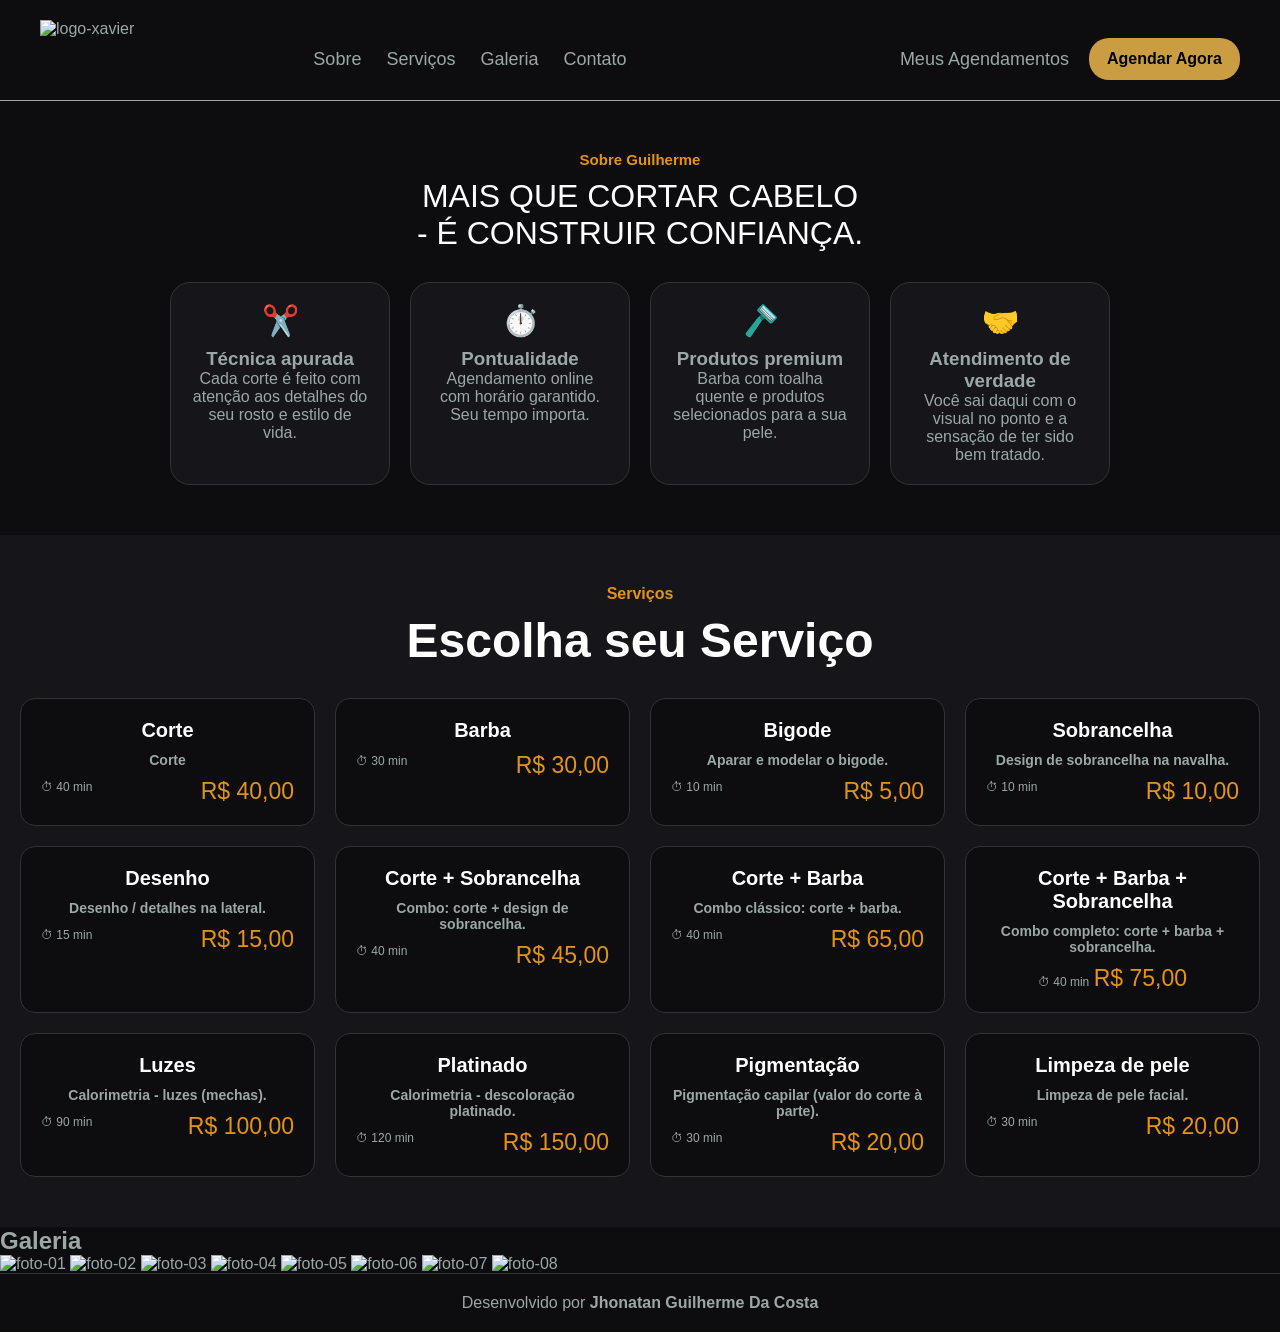
==== index.html @ de99ccd8 "Add gallery section with images to index.html Added a new gallery section with images to the HTML." ====
<!DOCTYPE html>
<html lang="pt-br">

<head>
    <meta charset="UTF-8">
    <meta name="viewport" content="width=device-width, initial-scale=1.0">

    <title>Xavier Barber Club</title>

    <link rel="shortcut icon" href="imagens/favicon-32.png" type="image/x-icon">
    <link rel="stylesheet" href="style.css">
</head>

<body>

<header>

    <img src="imagens/logo-xavier.png" alt="logo-xavier" class="logo">

    <nav>

        <div class="menu-centro">
            <a class="links" href="#sobre">Sobre</a>
            <a class="links" href="#servicos">Serviços</a>
            <a class="links" href="#galeria">Galeria</a>
            <a class="links" href="#contato">Contato</a>
        </div>

        <div class="menu-direita">
            <a class="links" href="#agendamentos">Meus Agendamentos</a>
            <a class="botaomenu" href="#agendar">Agendar Agora</a>
        </div>

    </nav>

</header>

<main>

<!-- SOBRE -->
<section id="sobre" class="segundo">

    <h2 class="sobre">Sobre Guilherme</h2>

    <div class="lema">
        <p>MAIS QUE CORTAR CABELO</p>
        <p>- É CONSTRUIR CONFIANÇA.</p>
    </div>

    <div class="cards">

        <div class="card">
            <div class="sobre-icon">✂️</div>
            <h3>Técnica apurada</h3>
            <p>Cada corte é feito com atenção aos detalhes do seu rosto e estilo de vida.</p>
        </div>

        <div class="card">
            <div class="sobre-icon">⏱️</div>
            <h3>Pontualidade</h3>
            <p>Agendamento online com horário garantido. Seu tempo importa.</p>
        </div>

        <div class="card">
            <div class="sobre-icon">🪒</div>
            <h3>Produtos premium</h3>
            <p>Barba com toalha quente e produtos selecionados para a sua pele.</p>
        </div>

        <div class="card">
            <div class="sobre-icon">🤝</div>
            <h3>Atendimento de verdade</h3>
            <p>Você sai daqui com o visual no ponto e a sensação de ter sido bem tratado.</p>
        </div>

    </div>

</section>

<!-- SERVIÇOS -->
<section id="servicos" class="terceiro">

    <div class="stitulo">
        <h4>Serviços</h4>
    </div>

    <div class="sescolha">
        <h1>Escolha seu Serviço</h1>
    </div>

    <div class="scards">

        <div class="scard">
            <h3 class="servico-oferecido">Corte</h3>
            <h4 class="descricao">Corte</h4>
            <div class="info-servico">
                <span class="tempo">⏱ 40 min</span>
                <span class="valor">R$ 40,00</span>
            </div>
        </div>

        <div class="scard">
            <h3 class="servico-oferecido">Barba</h3>
            <div class="info-servico">
                <span class="tempo">⏱ 30 min</span>
                <span class="valor">R$ 30,00</span>
            </div>
        </div>

        <div class="scard">
            <h3 class="servico-oferecido">Bigode</h3>
            <h4 class="descricao">Aparar e modelar o bigode.</h4>
            <div class="info-servico">
                <span class="tempo">⏱ 10 min</span>
                <span class="valor">R$ 5,00</span>
            </div>
        </div>

        <div class="scard">
            <h3 class="servico-oferecido">Sobrancelha</h3>
            <h4 class="descricao">Design de sobrancelha na navalha.</h4>
            <div class="info-servico">
                <span class="tempo">⏱ 10 min</span>
                <span class="valor">R$ 10,00</span>
            </div>
        </div>

        <div class="scard">
            <h3 class="servico-oferecido">Desenho</h3>
            <h4 class="descricao">Desenho / detalhes na lateral.</h4>
            <div class="info-servico">
                <span class="tempo">⏱ 15 min</span>
                <span class="valor">R$ 15,00</span>
            </div>
        </div>

        <div class="scard">
            <h3 class="servico-oferecido">Corte + Sobrancelha</h3>
            <h4 class="descricao">Combo: corte + design de sobrancelha.</h4>
            <div class="info-servico">
                <span class="tempo">⏱ 40 min</span>
                <span class="valor">R$ 45,00</span>
            </div>
        </div>

        <div class="scard">
            <h3 class="servico-oferecido">Corte + Barba</h3>
            <h4 class="descricao">Combo clássico: corte + barba.</h4>
            <div class="info-servico">
                <span class="tempo">⏱ 40 min</span>
                <span class="valor">R$ 65,00</span>
            </div>
        </div>

        <div class="scard">
            <h3 class="servico-oferecido">Corte + Barba + Sobrancelha</h3>
            <h4 class="descricao">Combo completo: corte + barba + sobrancelha.</h4>
            <div info-servico>
                <span class="tempo">⏱ 40 min</span>
                <span class="valor">R$ 75,00</span>
            </div>
        </div>

        <div class="scard">
            <h3 class="servico-oferecido">Luzes</h3>
            <h4 class="descricao">Calorimetria - luzes (mechas).</h4>
            <div class="info-servico">
                <span class="tempo">⏱ 90 min</span>
                <span class="valor">R$ 100,00</span>
            </div>
        </div>

        <div class="scard">
            <h3 class="servico-oferecido">Platinado</h3>
            <h4 class="descricao">Calorimetria - descoloração platinado.</h4>
            <div class="info-servico">
                <span class="tempo">⏱ 120 min</span>
                <span class="valor">R$ 150,00</span>
            </div>
        </div>

        <div class="scard">
            <h3 class="servico-oferecido">Pigmentação</h3>
            <h4 class="descricao">Pigmentação capilar (valor do corte à parte).</h4>
            <div class="info-servico">
                <span class="tempo">⏱ 30 min</span>
                <span class="valor">R$ 20,00</span>
            </div>
        </div>

        <div class="scard">
            <h3 class="servico-oferecido">Limpeza de pele</h3>
            <h4 class="descricao">Limpeza de pele facial.</h4>
            <div class="info-servico">
                <span class="tempo">⏱ 30 min</span>
                <span class="valor">R$ 20,00</span>
            </div>
        </div>

    </div>

</section>
<!--Galeria-->
<section id="galeria" class="quarto">
    <div class="titulo-galeria">
        <h1>Galeria</h1>
    </div>
    <div class="galeria-fotos">
        <img src="imagens/g_1779676878496_13562.jpeg" alt="foto-01">
        <img src="imagens/g_1779676898012_661549.jpeg" alt="foto-02">
        <img src="imagens/g_1779677028679_612931.jpeg" alt="foto-03">
        <img src="imagens/g_1779677502224_208223.jpeg" alt="foto-04">
        <img src="imagens/g_1779677518199_371659.jpeg" alt="foto-05">
        <img src="imagens/g_1779677524101_544744.jpeg" alt="foto-06">
        <img src="imagens/g_1779907982105_496436.jpeg" alt="foto-07">
        <img src="imagens/g_1779908028464_804885.jpeg" alt="foto-08">
    </div>
</section>
</main>

<footer>
    <p class="creditos">
        Desenvolvido por <strong>Jhonatan Guilherme Da Costa</strong>
    </p>
</footer>

</body>

</html>
---- style.css ----
@charset "UTF-8";

/* RESET BÁSICO */
*{
    margin: 0;
    padding: 0;
    box-sizing: border-box;
}

/* BASE */
body{
    background-color: #0D0D0F;
    color: #9BA8A5;
    font-family: Arial, Helvetica, sans-serif;
    min-height: 100vh;
}

/* HEADER */
header{
    display: flex;
    align-items: center;
    justify-content: space-between;
    padding: 20px 40px;
    border-bottom: 1px solid #9BA8A5;
    flex-wrap: wrap;
}

.logo{
    max-width: 150px;
    height: auto;
}

/* NAV */
nav{
    display: flex;
    width: 100%;
    align-items: center;
    flex-wrap: wrap;
}

/* MENU CENTRO */
.menu-centro{
    display: flex;
    gap: 25px;
    margin: 0 auto;
    flex-wrap: wrap;
}

/* MENU DIREITA */
.menu-direita{
    display: flex;
    align-items: center;
    gap: 20px;
    flex-wrap: wrap;
}

/* LINKS */
.links{
    color: #9BA8A5;
    text-decoration: none;
    font-size: 18px;
    transition: 0.3s;
}

.links:hover{
    color: #E49310;
}

/* BOTÃO */
.botaomenu{
    background-color: #CA9D42;
    color: black;
    text-decoration: none;
    padding: 12px 18px;
    border-radius: 20px;
    font-weight: bold;
    transition: 0.3s;
}

.botaomenu:hover{
    background-color: #E49310;
    transform: scale(1.05);
}

/* SOBRE */
.segundo{
    padding: 50px 20px;
}

.sobre{
    text-align: center;
    color: #E49310;
    font-size: 15px;
}

.lema{
    text-align: center;
    font-family: Impact, Haettenschweiler, 'Arial Narrow Bold', sans-serif;
    font-size: 32px;
    color: white;
    margin-top: 10px;
}

/* CARDS SOBRE */
.cards{
    display: flex;
    flex-wrap: wrap;
    justify-content: center;
    gap: 20px;
    margin-top: 30px;
}

.card{
    background-color: #15151A;
    border-radius: 20px;
    padding: 20px;
    width: 220px;
    text-align: center;
    border: 1px solid #333;
    transition: 0.3s;
}

.card:hover{
    transform: translateY(-8px);
    box-shadow: 0 0 12px #E49310;
}

.sobre-icon{
    font-size: 30px;
    margin-bottom: 10px;
}

/* SERVIÇOS */
.terceiro{
    background-color: #15151A;
    padding: 50px 20px;
}

/* TITULOS */
.stitulo{
    text-align: center;
    color: #E49310;
    margin-bottom: 10px;
}

.sescolha{
    text-align: center;
    color: white;
    font-size: 32px;
    margin-bottom: 30px;
}

/* GRID SERVIÇOS */
.scards{
    display: grid;
    grid-template-columns: repeat(auto-fit, minmax(250px, 1fr));
    gap: 20px;
}

/* CARD SERVIÇOS */
.scard{
    background-color: #0D0D0F;
    padding: 20px;
    border-radius: 15px;
    text-align: center;
    border: 1px solid #333;
    transition: 0.3s;
}

.scard:hover{
    transform: translateY(-6px);
    box-shadow: 0 0 5px #E49310;
}

/* TEXTO SERVIÇOS */
.servico-oferecido{
    color: white;
    font-size: 20px;
    margin-bottom: 10px;
}

.descricao{
    font-size: 14px;
    margin-bottom: 10px;
}

.tempo{
    font-size: 12px;
    margin-bottom: 10px;
    text-align: left;
}

.valor{
    color: #E49310;
    font-size: 23px;
    font-family: Impact, Haettenschweiler, 'Arial Narrow Bold', sans-serif;
    text-align: right;
}

/*alinhamento do tempo e valor*/
.info-servico{
    display: flex;
    justify-content: space-between;
    align-items: center;
    margin-top: 10px;
}


/* FOOTER */
footer{
    text-align: center;
    padding: 20px;
    background-color: #0D0D0F;
    border-top: 1px solid #333;
}

/* RESPONSIVIDADE */
@media (max-width: 900px){

    header{
        flex-direction: column;
        text-align: center;
    }

    nav{
        flex-direction: column;
        gap: 15px;
    }

    .menu-centro{
        justify-content: center;
    }

    .menu-direita{
        justify-content: center;
    }

    .lema{
        font-size: 24px;
    }
}
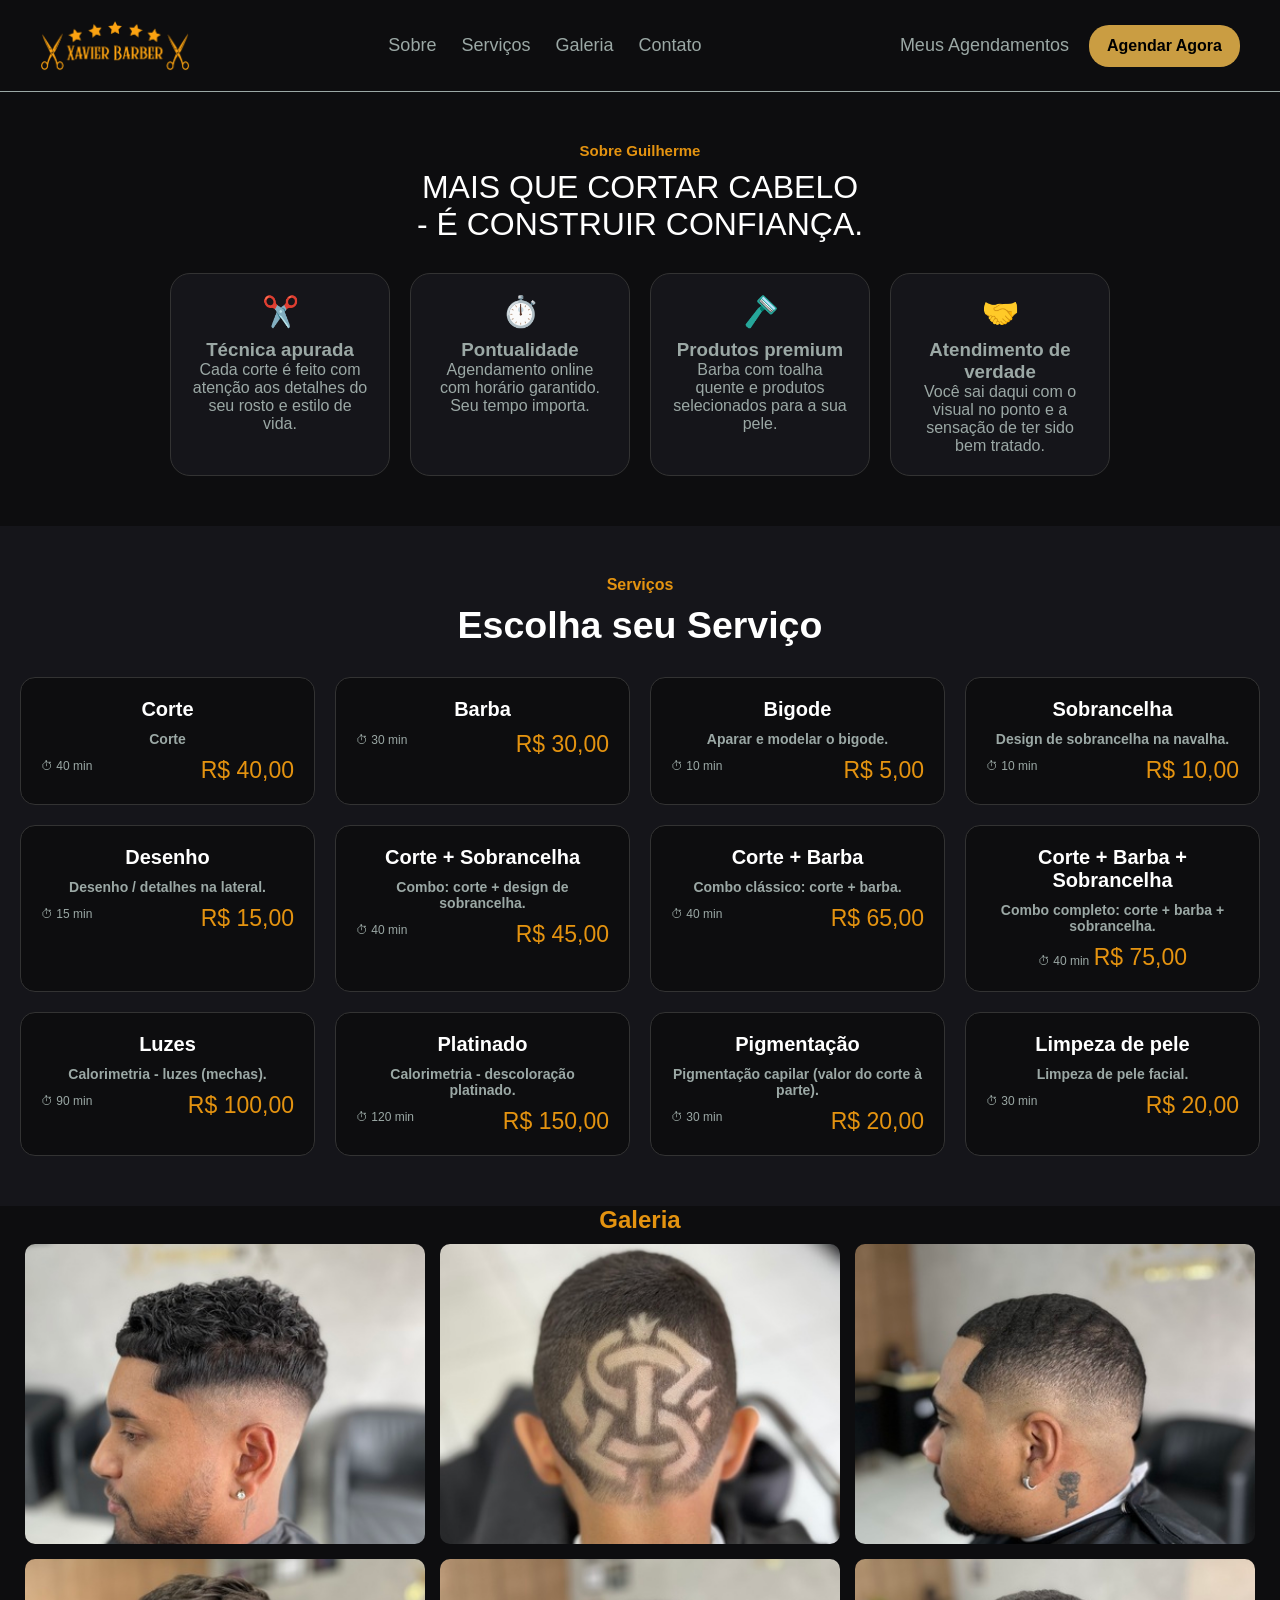
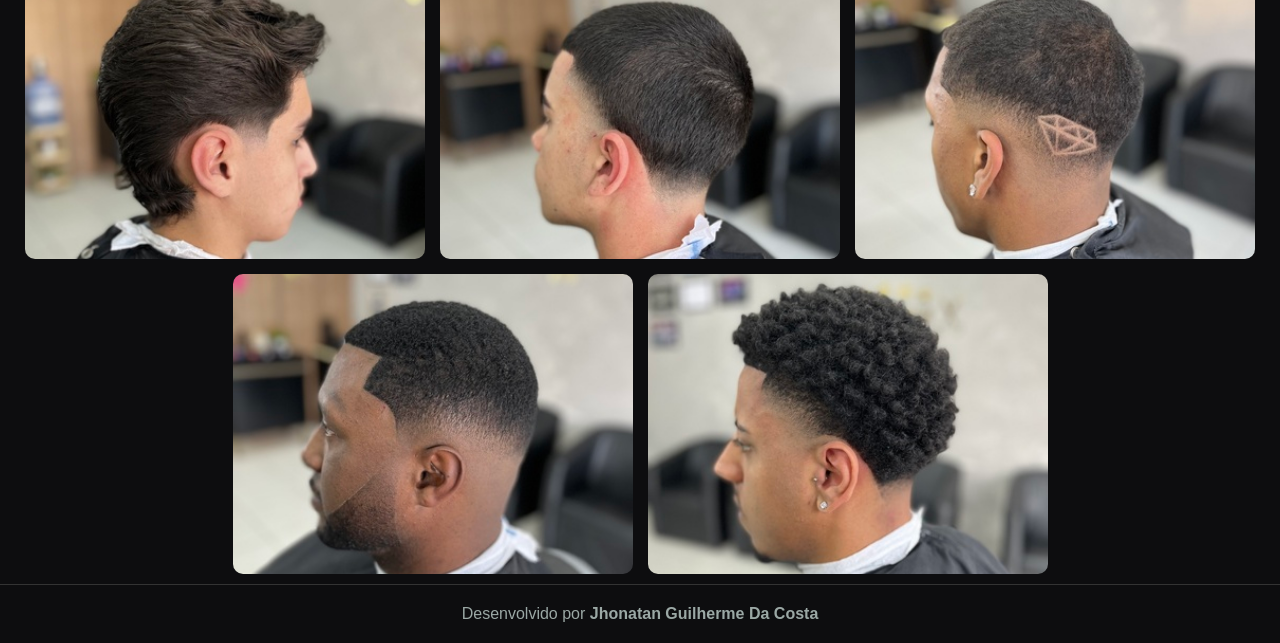
==== commit 2240f5b7: "Update index.html" ====
--- a/index.html
+++ b/index.html
@@ -9,16 +9,18 @@
 
     <link rel="shortcut icon" href="imagens/favicon-32.png" type="image/x-icon">
     <link rel="stylesheet" href="style.css">
+    <link rel="stylesheet" href="https://fonts.googleapis.com/css2?family=Bebas+Neue&family=Inter:wght@400;500;600;700;800&display=swap">
 </head>
 
 <body>
 
 <header>
 
-    <img src="imagens/logo-xavier.png" alt="logo-xavier" class="logo">
+    
 
     <nav>
-
+        <img src="imagens/logo-xavier.png" alt="logo-xavier" class="logo">
+        
         <div class="menu-centro">
             <a class="links" href="#sobre">Sobre</a>
             <a class="links" href="#servicos">Serviços</a>
@@ -51,25 +53,33 @@
 
         <div class="card">
             <div class="sobre-icon">✂️</div>
-            <h3>Técnica apurada</h3>
+            <div class="titulo-card-sobre">
+                <h3>Técnica apurada</h3>
+            </div>
             <p>Cada corte é feito com atenção aos detalhes do seu rosto e estilo de vida.</p>
         </div>
 
         <div class="card">
             <div class="sobre-icon">⏱️</div>
-            <h3>Pontualidade</h3>
+            <div class="titulo-card-sobre">
+                <h3>Pontualidade</h3>
+            </div>
             <p>Agendamento online com horário garantido. Seu tempo importa.</p>
         </div>
 
         <div class="card">
             <div class="sobre-icon">🪒</div>
-            <h3>Produtos premium</h3>
+            <div class="titulo-card-sobre">
+                <h3>Produtos premium</h3>
+            </div>
             <p>Barba com toalha quente e produtos selecionados para a sua pele.</p>
         </div>
 
         <div class="card">
             <div class="sobre-icon">🤝</div>
-            <h3>Atendimento de verdade</h3>
+            <div class="titulo-card-sobre">
+                <h3>Atendimento de verdade</h3>
+            </div> 
             <p>Você sai daqui com o visual no ponto e a sensação de ter sido bem tratado.</p>
         </div>
 
--- a/style.css
+++ b/style.css
@@ -146,7 +146,7 @@
 .sescolha{
     text-align: center;
     color: white;
-    font-size: 32px;
+    font-size: 25px;
     margin-bottom: 30px;
 }
 
@@ -205,6 +205,36 @@
     margin-top: 10px;
 }
 
+/* GALERIA */
+.quarto{
+    background-color: #0D0D0F;
+}
+
+.titulo-galeria{
+    color: #E49310;
+    text-align: center;
+    margin-bottom: 10px;    
+}
+
+.galeria-fotos{
+    display: flex;
+    flex-wrap: wrap;
+    gap: 15px;
+    justify-content: center;
+    margin-bottom: 10px;
+}
+
+.galeria-fotos img{
+    width: 400px;
+    height: 300px;
+    object-fit: cover;
+    border-radius: 10px;
+    transition: 0.3s;
+}
+
+.galeria-fotos img:hover{
+    transform: scale(1.05);
+}
 
 /* FOOTER */
 footer{
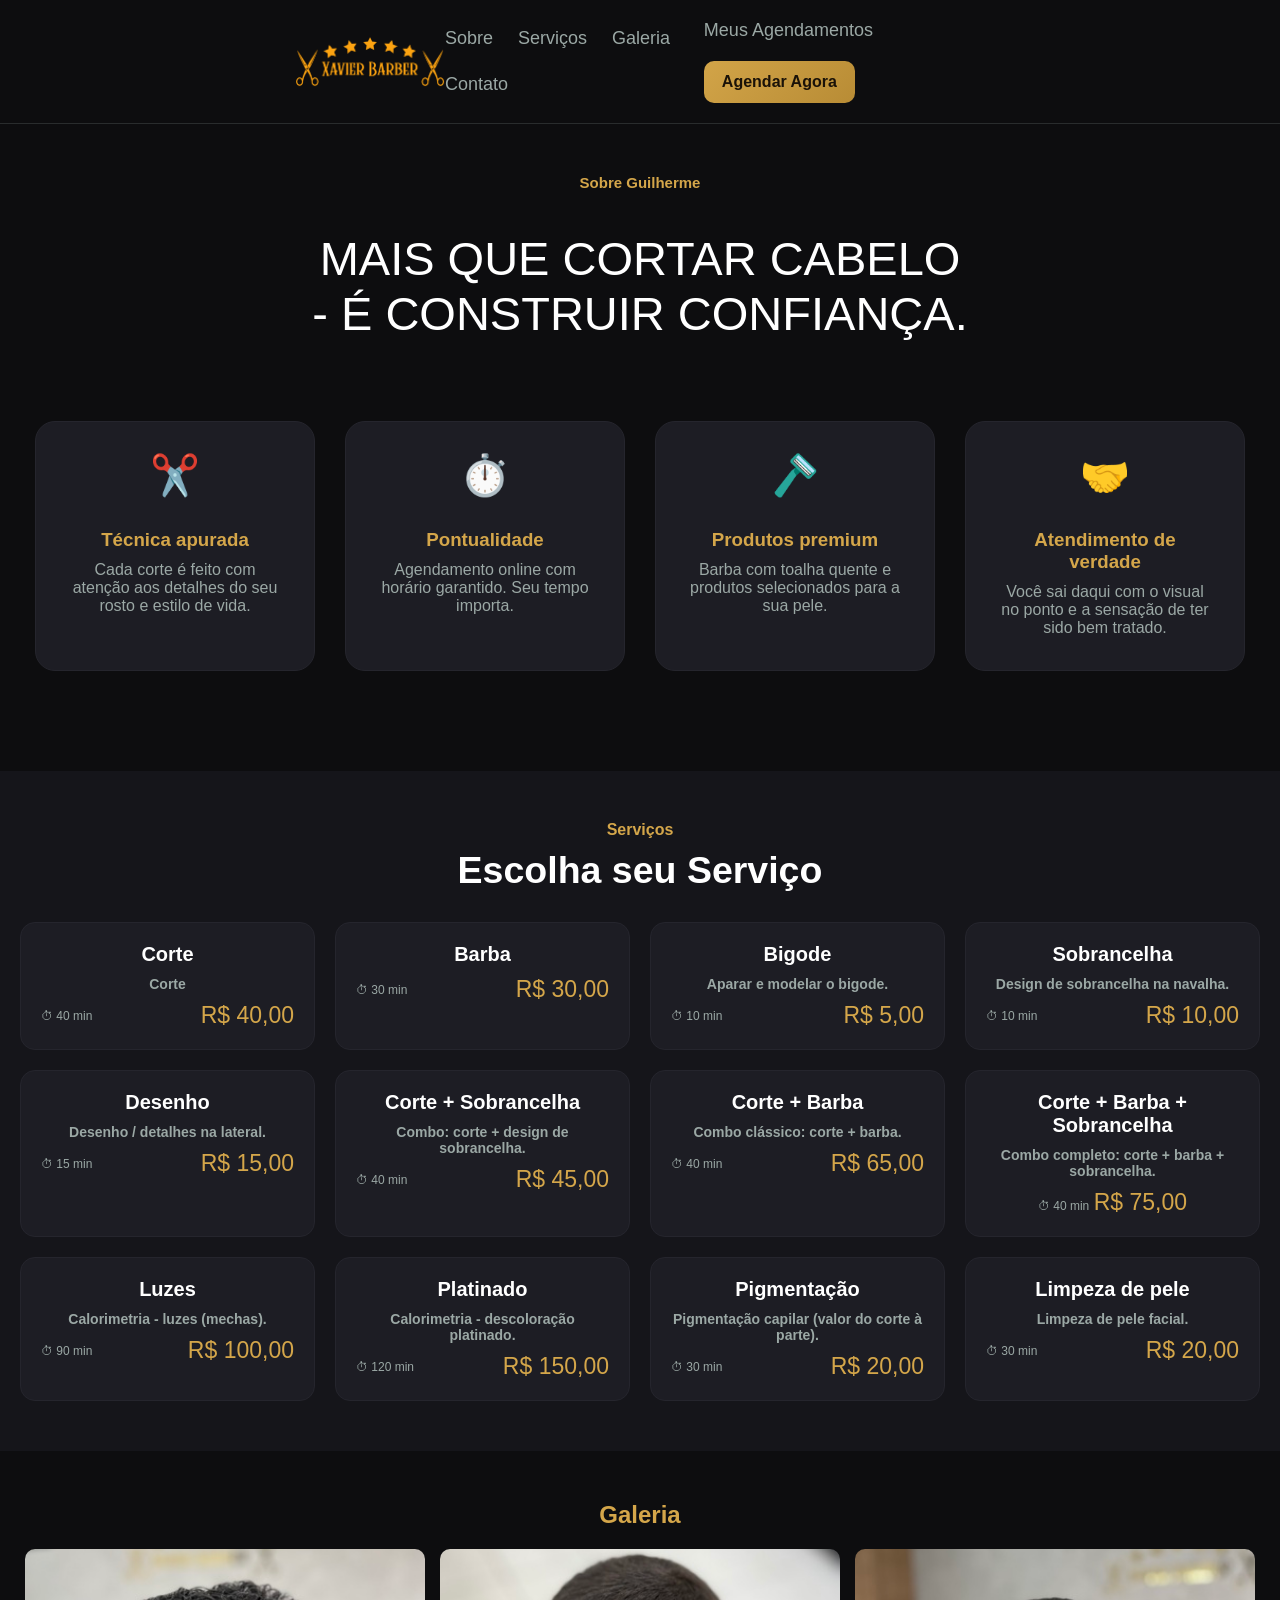
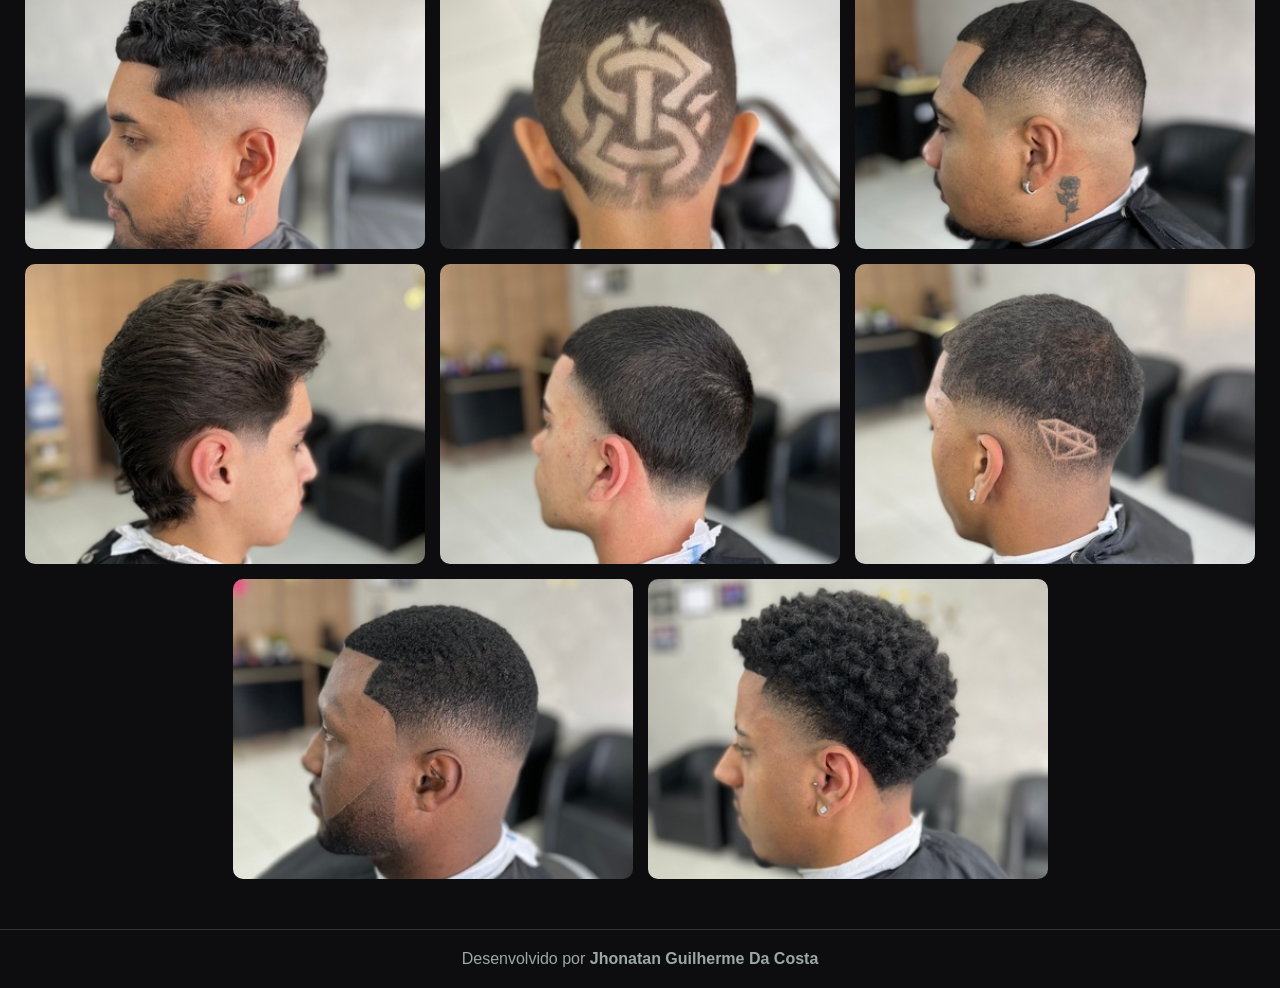
==== commit 9af03217: "Clean up HTML structure and add footer comment" ====
--- a/index.html
+++ b/index.html
@@ -15,12 +15,10 @@
 <body>
 
 <header>
-
-    
-
+    <!-- BARRA DE NAVEGAÇÃO -->
     <nav>
         <img src="imagens/logo-xavier.png" alt="logo-xavier" class="logo">
-        
+
         <div class="menu-centro">
             <a class="links" href="#sobre">Sobre</a>
             <a class="links" href="#servicos">Serviços</a>
@@ -227,7 +225,7 @@
     </div>
 </section>
 </main>
-
+<!-- FOOTER -->
 <footer>
     <p class="creditos">
         Desenvolvido por <strong>Jhonatan Guilherme Da Costa</strong>
--- a/style.css
+++ b/style.css
@@ -15,35 +15,43 @@
     min-height: 100vh;
 }
 
-/* HEADER */
+/* HEADER (FIXO AO SCROLL) */
 header{
+    position: sticky;
+    top: 0;
+    z-index: 1000;
+    background-color: #0D0D0F;
+
     display: flex;
     align-items: center;
     justify-content: space-between;
+
     padding: 20px 40px;
-    border-bottom: 1px solid #9BA8A5;
-    flex-wrap: wrap;
-}
-
+    border-bottom: 1px solid rgba(155, 168, 165, 0.2);
+    flex-wrap: wrap;
+}
+
+/* NAV */
+nav{
+    display: flex;
+    align-items: center;
+    width: 100%;
+    margin: 0px 255px 0px 255px;
+}
+
+/* LOGO */
 .logo{
     max-width: 150px;
     height: auto;
 }
 
-/* NAV */
-nav{
-    display: flex;
-    width: 100%;
-    align-items: center;
-    flex-wrap: wrap;
-}
-
 /* MENU CENTRO */
 .menu-centro{
     display: flex;
     gap: 25px;
     margin: 0 auto;
     flex-wrap: wrap;
+    font-family: Arial, Helvetica, sans-serif;
 }
 
 /* MENU DIREITA */
@@ -52,6 +60,7 @@
     align-items: center;
     gap: 20px;
     flex-wrap: wrap;
+    font-family: Arial, Helvetica, sans-serif;
 }
 
 /* LINKS */
@@ -68,12 +77,13 @@
 
 /* BOTÃO */
 .botaomenu{
-    background-color: #CA9D42;
-    color: black;
+    background: linear-gradient(135deg, #D2A448, #B88C35);
+    color: #1A1208;
     text-decoration: none;
     padding: 12px 18px;
-    border-radius: 20px;
+    border-radius: 10px;
     font-weight: bold;
+    font-family: Arial, Helvetica, sans-serif;
     transition: 0.3s;
 }
 
@@ -89,16 +99,16 @@
 
 .sobre{
     text-align: center;
-    color: #E49310;
+    color: #D4A64A;
     font-size: 15px;
 }
 
 .lema{
     text-align: center;
     font-family: Impact, Haettenschweiler, 'Arial Narrow Bold', sans-serif;
-    font-size: 32px;
+    font-size: 47px;
     color: white;
-    margin-top: 10px;
+    margin-top: 40px;
 }
 
 /* CARDS SOBRE */
@@ -106,18 +116,20 @@
     display: flex;
     flex-wrap: wrap;
     justify-content: center;
-    gap: 20px;
-    margin-top: 30px;
+    gap: 30px;
+    margin-top: 80px;
 }
 
 .card{
-    background-color: #15151A;
+    background-color: #1D1D24;
     border-radius: 20px;
-    padding: 20px;
-    width: 220px;
-    text-align: center;
-    border: 1px solid #333;
-    transition: 0.3s;
+    padding: 30px;
+    width: 280px;
+    height: 250px;
+    text-align: center;
+    border: 1px solid #25252d;
+    transition: 0.3s;
+    margin-bottom: 50px;
 }
 
 .card:hover{
@@ -126,7 +138,13 @@
 }
 
 .sobre-icon{
-    font-size: 30px;
+    font-size: 40px;
+    margin-bottom: 30px;
+}
+
+.titulo-card-sobre{
+    color: #D4A64A;
+    text-align: center;
     margin-bottom: 10px;
 }
 
@@ -136,10 +154,9 @@
     padding: 50px 20px;
 }
 
-/* TITULOS */
 .stitulo{
     text-align: center;
-    color: #E49310;
+    color: #D4A64A;
     margin-bottom: 10px;
 }
 
@@ -159,11 +176,11 @@
 
 /* CARD SERVIÇOS */
 .scard{
-    background-color: #0D0D0F;
+    background-color: #1D1D24;
     padding: 20px;
     border-radius: 15px;
     text-align: center;
-    border: 1px solid #333;
+    border: 1px solid #25252d;
     transition: 0.3s;
 }
 
@@ -186,18 +203,15 @@
 
 .tempo{
     font-size: 12px;
-    margin-bottom: 10px;
-    text-align: left;
 }
 
 .valor{
-    color: #E49310;
+    color: #D4A64A;
     font-size: 23px;
     font-family: Impact, Haettenschweiler, 'Arial Narrow Bold', sans-serif;
-    text-align: right;
-}
-
-/*alinhamento do tempo e valor*/
+}
+
+/* INFO SERVIÇO */
 .info-servico{
     display: flex;
     justify-content: space-between;
@@ -208,12 +222,13 @@
 /* GALERIA */
 .quarto{
     background-color: #0D0D0F;
+    padding: 50px 20px;
 }
 
 .titulo-galeria{
-    color: #E49310;
-    text-align: center;
-    margin-bottom: 10px;    
+    color: #D4A64A;
+    text-align: center;
+    margin-bottom: 20px;    
 }
 
 .galeria-fotos{
@@ -221,7 +236,6 @@
     flex-wrap: wrap;
     gap: 15px;
     justify-content: center;
-    margin-bottom: 10px;
 }
 
 .galeria-fotos img{
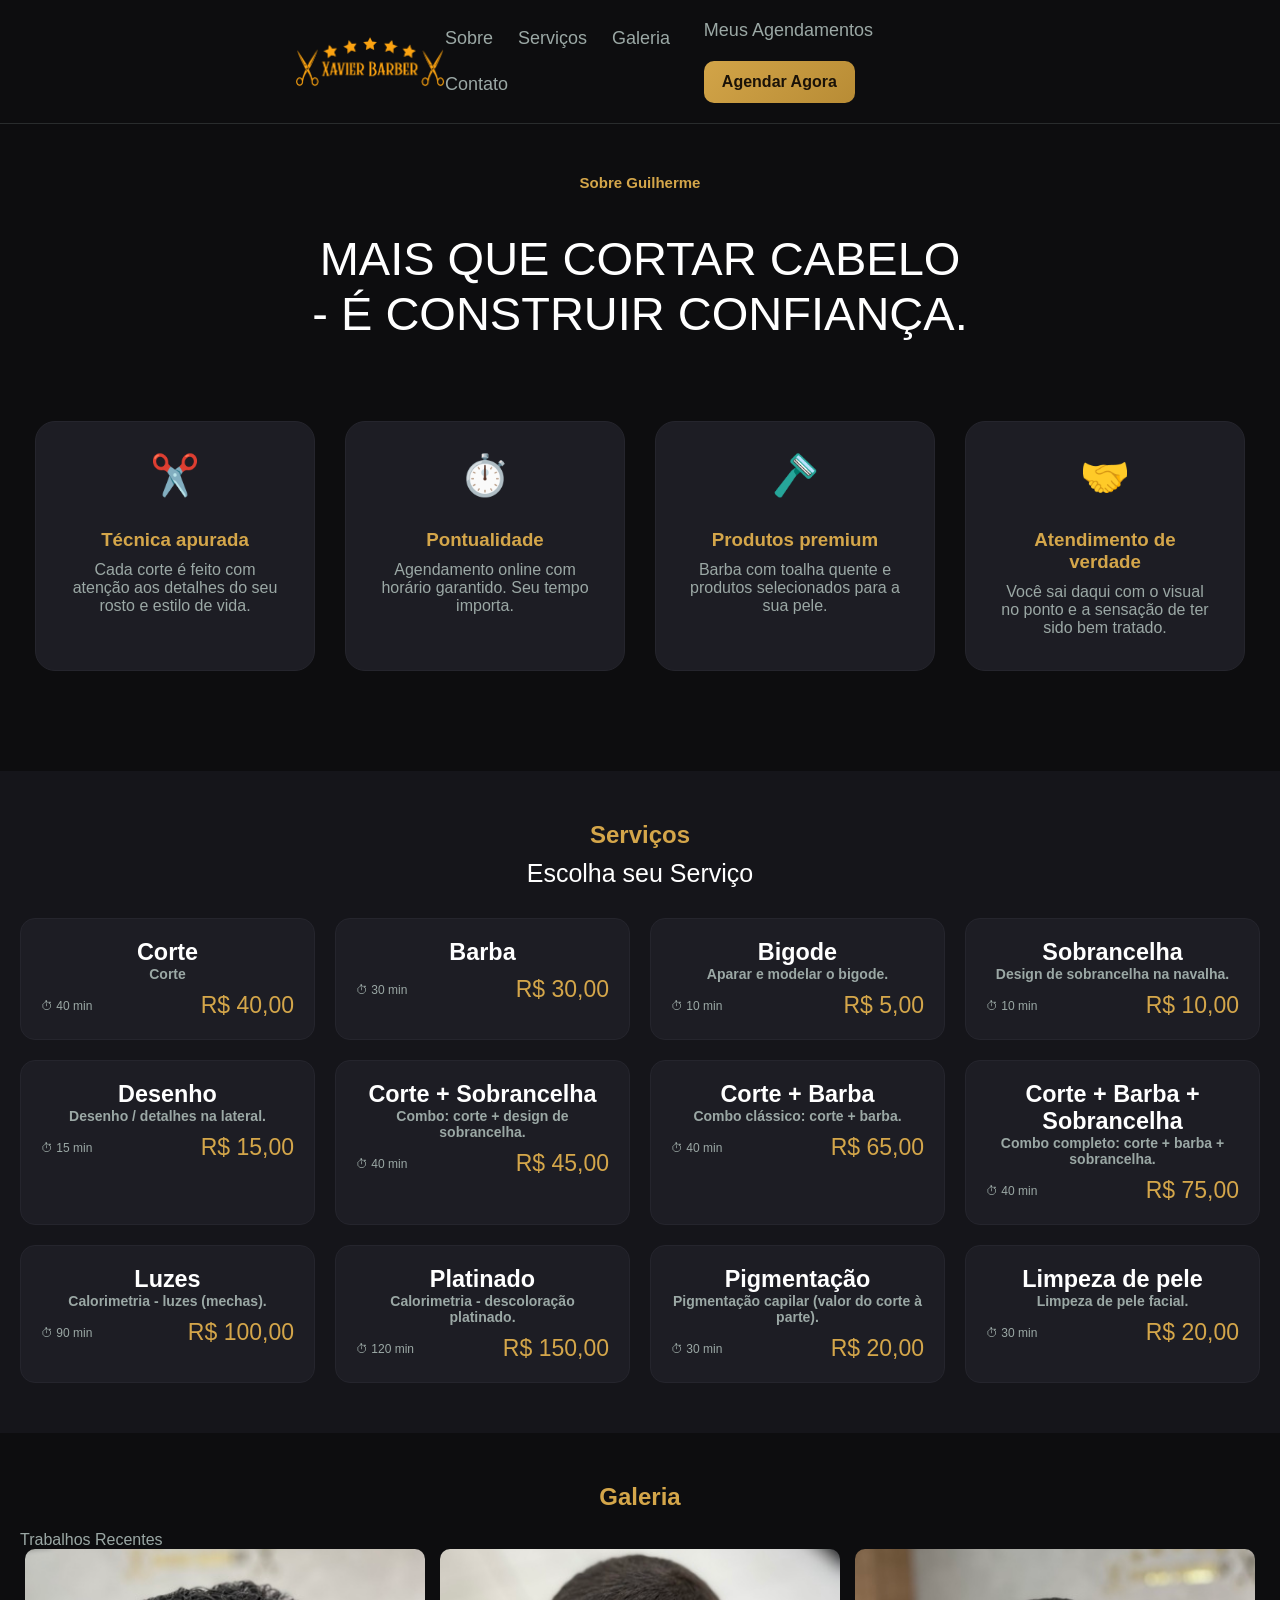
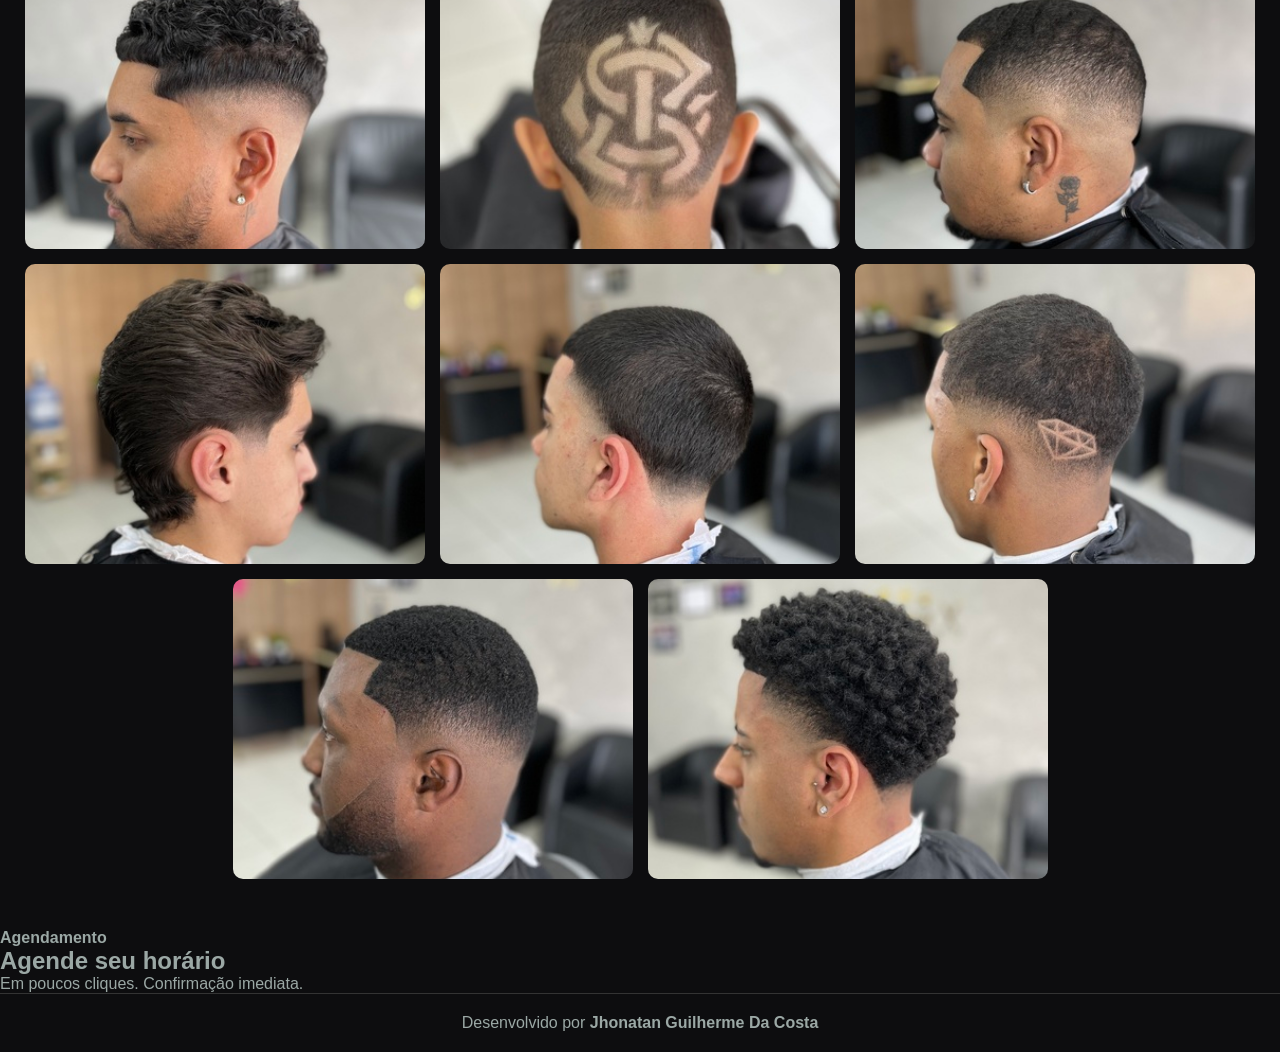
==== commit 47f52f96: "Update headings and service descriptions in index.html" ====
--- a/index.html
+++ b/index.html
@@ -89,18 +89,20 @@
 <section id="servicos" class="terceiro">
 
     <div class="stitulo">
-        <h4>Serviços</h4>
+        <h2>Serviços</h2>
     </div>
 
     <div class="sescolha">
-        <h1>Escolha seu Serviço</h1>
+        <p>Escolha seu Serviço</p>
     </div>
 
     <div class="scards">
 
         <div class="scard">
-            <h3 class="servico-oferecido">Corte</h3>
-            <h4 class="descricao">Corte</h4>
+            <div class="servico-descricao">
+                <span class="servico-oferecido"><h3>Corte</h3></span>
+                <span class="descricao"><h4>Corte</h4></span>
+            </div>
             <div class="info-servico">
                 <span class="tempo">⏱ 40 min</span>
                 <span class="valor">R$ 40,00</span>
@@ -108,7 +110,9 @@
         </div>
 
         <div class="scard">
-            <h3 class="servico-oferecido">Barba</h3>
+            <div class="servico-descricao">
+                <span class="servico-oferecido"><h3>Barba</h3></span>
+            </div>
             <div class="info-servico">
                 <span class="tempo">⏱ 30 min</span>
                 <span class="valor">R$ 30,00</span>
@@ -116,8 +120,10 @@
         </div>
 
         <div class="scard">
-            <h3 class="servico-oferecido">Bigode</h3>
-            <h4 class="descricao">Aparar e modelar o bigode.</h4>
+            <div class="servico-descricao">
+                <span class="servico-oferecido"><h3>Bigode</h3></span>
+                <span class="descricao"><h4>Aparar e modelar o bigode.</h4></span>
+            </div>
             <div class="info-servico">
                 <span class="tempo">⏱ 10 min</span>
                 <span class="valor">R$ 5,00</span>
@@ -125,8 +131,12 @@
         </div>
 
         <div class="scard">
-            <h3 class="servico-oferecido">Sobrancelha</h3>
-            <h4 class="descricao">Design de sobrancelha na navalha.</h4>
+            <div class="servico-descricao">
+                <span class="servico-oferecido">
+                    <h3>Sobrancelha</h3>
+                </span>
+                <span class="descricao"><h4>Design de sobrancelha na navalha.</h4></span>
+            </div>
             <div class="info-servico">
                 <span class="tempo">⏱ 10 min</span>
                 <span class="valor">R$ 10,00</span>
@@ -134,8 +144,10 @@
         </div>
 
         <div class="scard">
-            <h3 class="servico-oferecido">Desenho</h3>
-            <h4 class="descricao">Desenho / detalhes na lateral.</h4>
+            <div servico-descricao>
+                <span class="servico-oferecido"><h3>Desenho</h3></span>
+                <span class="descricao"><h4>Desenho / detalhes na lateral.</h4></span>
+            </div>
             <div class="info-servico">
                 <span class="tempo">⏱ 15 min</span>
                 <span class="valor">R$ 15,00</span>
@@ -143,8 +155,10 @@
         </div>
 
         <div class="scard">
-            <h3 class="servico-oferecido">Corte + Sobrancelha</h3>
-            <h4 class="descricao">Combo: corte + design de sobrancelha.</h4>
+            <div class="servico-descricao">
+                <span class="servico-oferecido"><h3>Corte + Sobrancelha</h3></span>
+                <span class="descricao"><h4>Combo: corte + design de sobrancelha.</h4></span>
+            </div>
             <div class="info-servico">
                 <span class="tempo">⏱ 40 min</span>
                 <span class="valor">R$ 45,00</span>
@@ -152,8 +166,10 @@
         </div>
 
         <div class="scard">
-            <h3 class="servico-oferecido">Corte + Barba</h3>
-            <h4 class="descricao">Combo clássico: corte + barba.</h4>
+            <div class="servico-descricao">
+                <span class="servico-oferecido"><h3>Corte + Barba</h3></span>
+                <span class="descricao"><h4>Combo clássico: corte + barba.</h4></span>
+            </div>
             <div class="info-servico">
                 <span class="tempo">⏱ 40 min</span>
                 <span class="valor">R$ 65,00</span>
@@ -161,17 +177,21 @@
         </div>
 
         <div class="scard">
-            <h3 class="servico-oferecido">Corte + Barba + Sobrancelha</h3>
-            <h4 class="descricao">Combo completo: corte + barba + sobrancelha.</h4>
-            <div info-servico>
+            <div class="servico-descricao">
+                <span class="servico-oferecido"><h3>Corte + Barba + Sobrancelha</h3></span>
+                <span class="descricao"><h4>Combo completo: corte + barba + sobrancelha.</h4></span>
+            </div>
+            <div class="info-servico">
                 <span class="tempo">⏱ 40 min</span>
                 <span class="valor">R$ 75,00</span>
             </div>
         </div>
 
         <div class="scard">
-            <h3 class="servico-oferecido">Luzes</h3>
-            <h4 class="descricao">Calorimetria - luzes (mechas).</h4>
+            <div class="servico-descricao">
+                <span class="servico-oferecido"><h3>Luzes</h3></span>
+                <span class="descricao"><h4>Calorimetria - luzes (mechas).</h4></span>
+            </div>
             <div class="info-servico">
                 <span class="tempo">⏱ 90 min</span>
                 <span class="valor">R$ 100,00</span>
@@ -179,8 +199,10 @@
         </div>
 
         <div class="scard">
-            <h3 class="servico-oferecido">Platinado</h3>
-            <h4 class="descricao">Calorimetria - descoloração platinado.</h4>
+            <div class="servico-descricao">
+                <span class="servico-oferecido"><h3>Platinado</h3></span>
+                <span class="descricao"><h4>Calorimetria - descoloração platinado.</h4></span>
+            </div>
             <div class="info-servico">
                 <span class="tempo">⏱ 120 min</span>
                 <span class="valor">R$ 150,00</span>
@@ -188,8 +210,10 @@
         </div>
 
         <div class="scard">
-            <h3 class="servico-oferecido">Pigmentação</h3>
-            <h4 class="descricao">Pigmentação capilar (valor do corte à parte).</h4>
+            <div class="servico-descricao">
+                <span class="servico-oferecido"><h3>Pigmentação</h3></span>
+                <span class="descricao"><h4>Pigmentação capilar (valor do corte à parte).</h4></span>
+            </div>
             <div class="info-servico">
                 <span class="tempo">⏱ 30 min</span>
                 <span class="valor">R$ 20,00</span>
@@ -197,8 +221,10 @@
         </div>
 
         <div class="scard">
-            <h3 class="servico-oferecido">Limpeza de pele</h3>
-            <h4 class="descricao">Limpeza de pele facial.</h4>
+            <div class="servico-descricao">
+                <span class="servico-oferecido"><h3>Limpeza de pele</h3></span>
+                <span class="descricao"><h4>Limpeza de pele facial.</h4></span>
+            </div>
             <div class="info-servico">
                 <span class="tempo">⏱ 30 min</span>
                 <span class="valor">R$ 20,00</span>
@@ -211,7 +237,10 @@
 <!--Galeria-->
 <section id="galeria" class="quarto">
     <div class="titulo-galeria">
-        <h1>Galeria</h1>
+        <h2>Galeria</h2>
+    </div>
+    <div class="trabalhos-recentes">
+        <p>Trabalhos Recentes</p>
     </div>
     <div class="galeria-fotos">
         <img src="imagens/g_1779676878496_13562.jpeg" alt="foto-01">
@@ -224,6 +253,18 @@
         <img src="imagens/g_1779908028464_804885.jpeg" alt="foto-08">
     </div>
 </section>
+<!--Contato-->
+<section id="contato" class="quinto">
+    <div class="titulo-contato">
+        <h4>Agendamento</h4>
+    </div>
+    <div class="reserve">
+        <h1>Agende seu horário</h1>
+    </div>
+    <div class="texto-motivador">
+        <p>Em poucos cliques. Confirmação imediata.</p>
+    </div>
+</section>
 </main>
 <!-- FOOTER -->
 <footer>
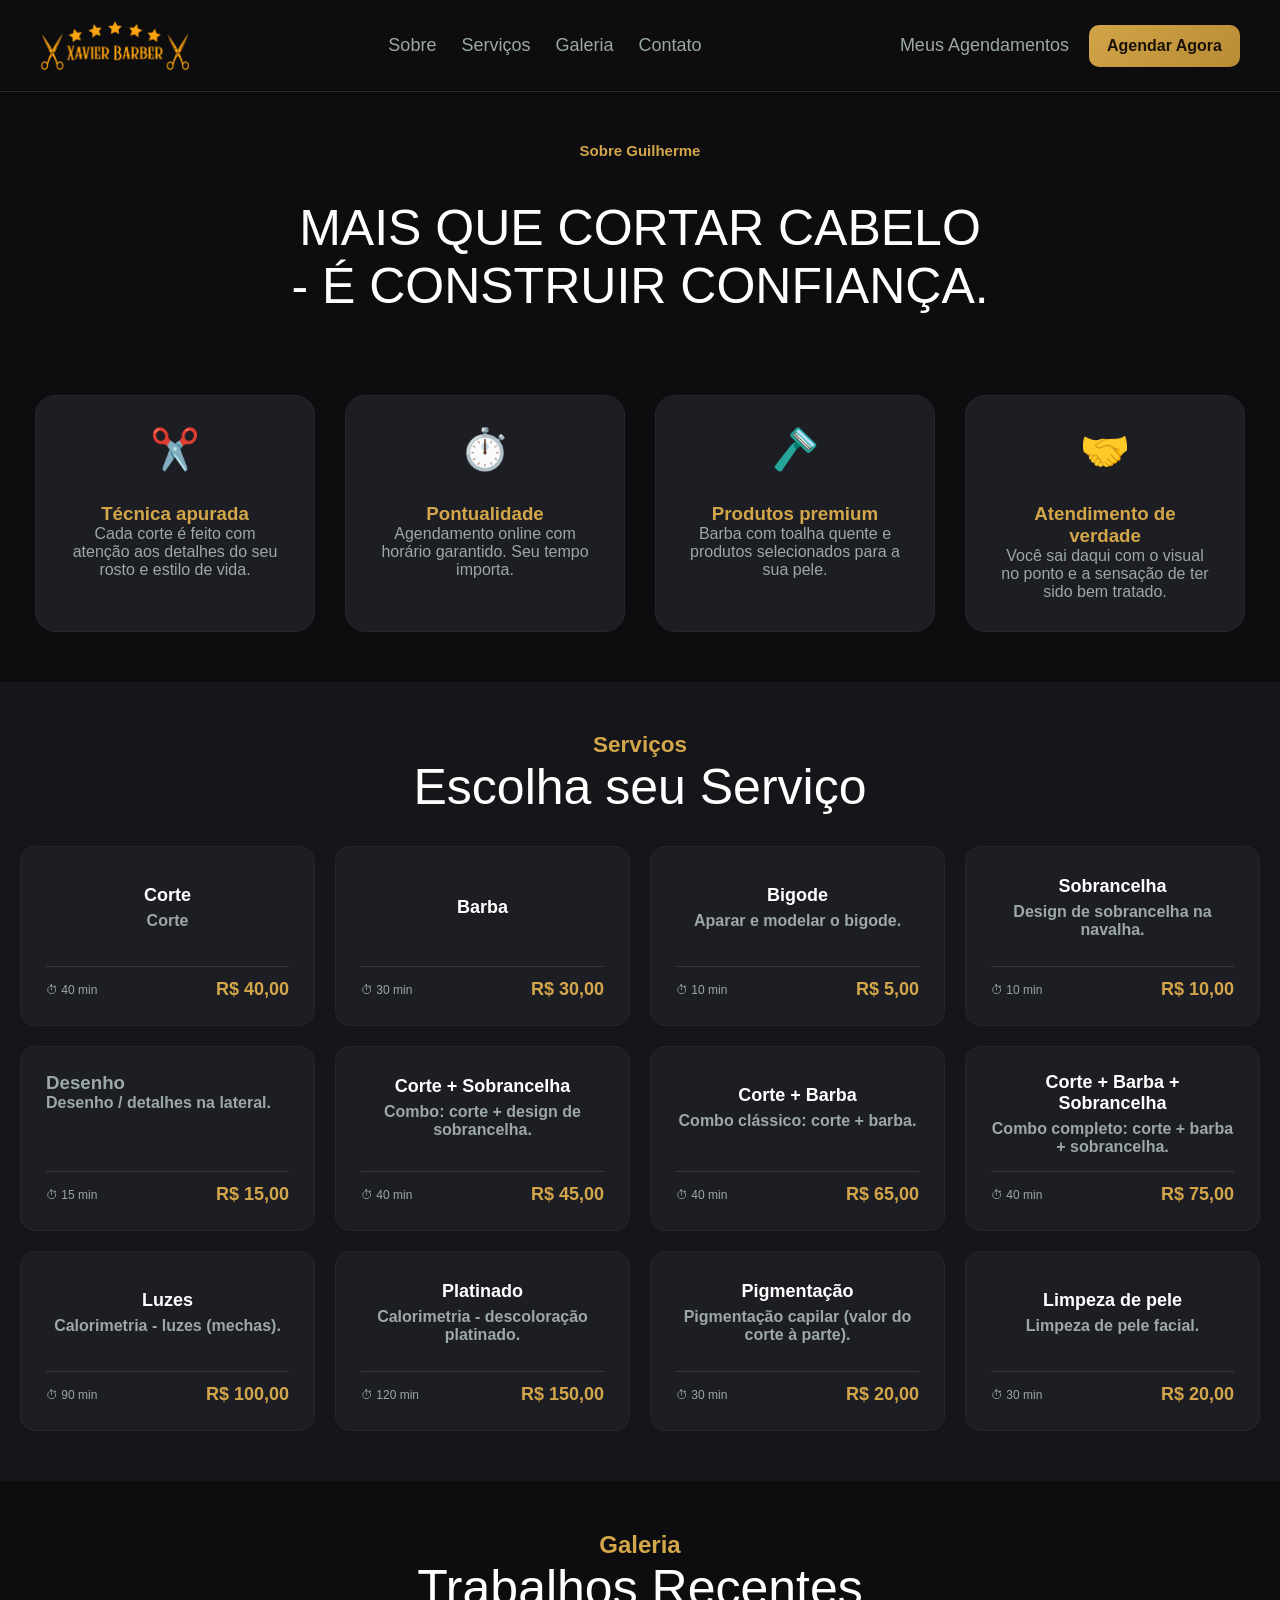
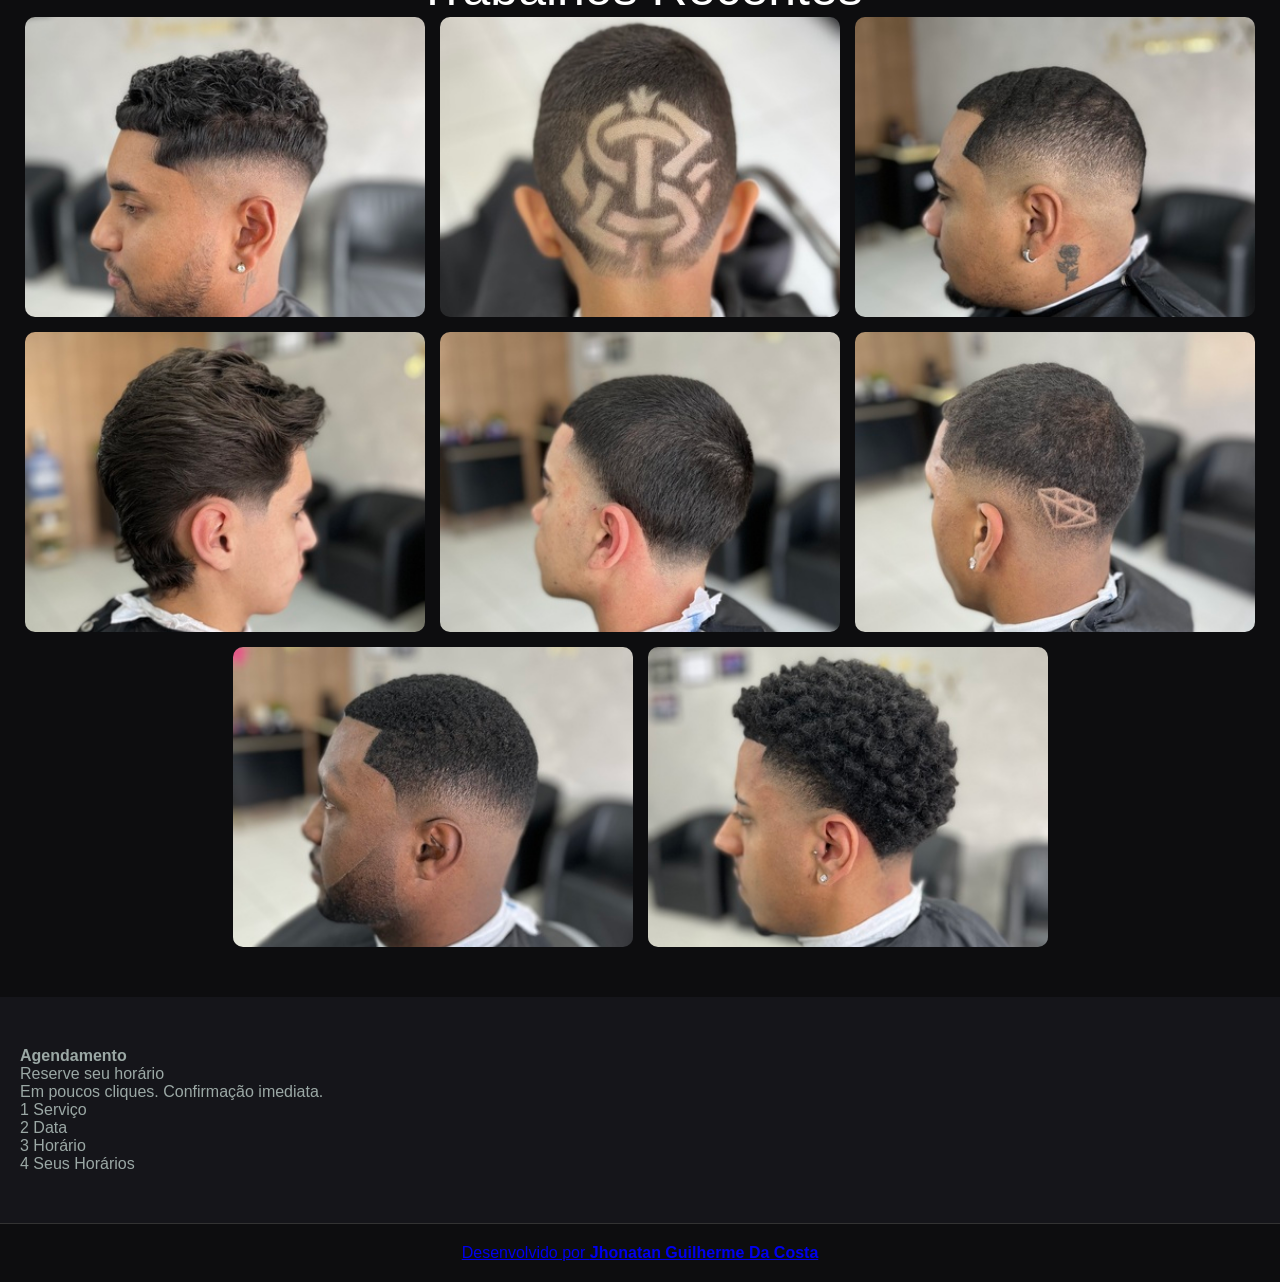
==== commit 90d3168c: "Modify footer and add scheduling section Updated the footer to include a link to the developer's Git" ====
--- a/index.html
+++ b/index.html
@@ -259,18 +259,38 @@
         <h4>Agendamento</h4>
     </div>
     <div class="reserve">
-        <h1>Agende seu horário</h1>
+        <p>Reserve seu horário</p>
     </div>
     <div class="texto-motivador">
         <p>Em poucos cliques. Confirmação imediata.</p>
+    </div>
+    <div class="container-agendamento">
+        <div class="menu-agendamento">
+            <div class="item-agendamento">
+                <span class="arredondar">1</span>
+                <span>Serviço</span>
+            </div>
+            <div class="item-agendamento">
+                <span class="arredondar">2</span>
+                <span>Data</span>
+            </div>
+            <div class="item-agendamento">
+                <span class="arredondar">3</span>
+                <span>Horário</span>
+            </div>
+            <div class="item-agendamento">
+                <span class="arredondar">4</span>
+                <span>Seus Horários</span>
+            </div>
+        </div>
     </div>
 </section>
 </main>
 <!-- FOOTER -->
 <footer>
-    <p class="creditos">
-        Desenvolvido por <strong>Jhonatan Guilherme Da Costa</strong>
-    </p>
+    <a href="https://github.com/Jhonny060">
+            Desenvolvido por <strong>Jhonatan Guilherme Da Costa</strong>
+    </a>
 </footer>
 
 </body>
--- a/style.css
+++ b/style.css
@@ -36,7 +36,6 @@
     display: flex;
     align-items: center;
     width: 100%;
-    margin: 0px 255px 0px 255px;
 }
 
 /* LOGO */
@@ -51,7 +50,6 @@
     gap: 25px;
     margin: 0 auto;
     flex-wrap: wrap;
-    font-family: Arial, Helvetica, sans-serif;
 }
 
 /* MENU DIREITA */
@@ -60,7 +58,6 @@
     align-items: center;
     gap: 20px;
     flex-wrap: wrap;
-    font-family: Arial, Helvetica, sans-serif;
 }
 
 /* LINKS */
@@ -83,12 +80,10 @@
     padding: 12px 18px;
     border-radius: 10px;
     font-weight: bold;
-    font-family: Arial, Helvetica, sans-serif;
     transition: 0.3s;
 }
 
 .botaomenu:hover{
-    background-color: #E49310;
     transform: scale(1.05);
 }
 
@@ -106,7 +101,7 @@
 .lema{
     text-align: center;
     font-family: Impact, Haettenschweiler, 'Arial Narrow Bold', sans-serif;
-    font-size: 47px;
+    font-size: 50px;
     color: white;
     margin-top: 40px;
 }
@@ -125,11 +120,9 @@
     border-radius: 20px;
     padding: 30px;
     width: 280px;
-    height: 250px;
     text-align: center;
     border: 1px solid #25252d;
     transition: 0.3s;
-    margin-bottom: 50px;
 }
 
 .card:hover{
@@ -144,8 +137,6 @@
 
 .titulo-card-sobre{
     color: #D4A64A;
-    text-align: center;
-    margin-bottom: 10px;
 }
 
 /* SERVIÇOS */
@@ -157,14 +148,15 @@
 .stitulo{
     text-align: center;
     color: #D4A64A;
-    margin-bottom: 10px;
+    font-size: 15px;
 }
 
 .sescolha{
     text-align: center;
     color: white;
-    font-size: 25px;
+    font-size: 50px;
     margin-bottom: 30px;
+    font-family: Impact, Haettenschweiler, 'Arial Narrow Bold', sans-serif;
 }
 
 /* GRID SERVIÇOS */
@@ -177,58 +169,80 @@
 /* CARD SERVIÇOS */
 .scard{
     background-color: #1D1D24;
-    padding: 20px;
+    padding: 25px;
     border-radius: 15px;
-    text-align: center;
     border: 1px solid #25252d;
     transition: 0.3s;
+
+    display: flex;
+    flex-direction: column;
+    justify-content: space-between;
+    min-height: 180px;
 }
 
 .scard:hover{
     transform: translateY(-6px);
-    box-shadow: 0 0 5px #E49310;
-}
-
-/* TEXTO SERVIÇOS */
-.servico-oferecido{
+    box-shadow: 0 0 8px #E49310;
+}
+
+/* TOPO DO CARD (SERVIÇO + DESCRIÇÃO) */
+.servico-descricao{
+    display: flex;
+    flex-direction: column;
+    align-items: center;
+    text-align: center;
+    gap: 6px;
+    margin-bottom: 15px;
+    min-height: 70px;
+    justify-content: center;
+}
+
+.servico-descricao h3{
     color: white;
-    font-size: 20px;
-    margin-bottom: 10px;
-}
-
-.descricao{
-    font-size: 14px;
-    margin-bottom: 10px;
-}
-
+    font-size: 18px;
+    margin: 0;
+}
+
+.servico-descricao p{
+    font-size: 13px;
+    color: #9BA8A5;
+    margin: 0;
+}
+
+/* LINHA + RODAPÉ DO CARD */
+.info-servico{
+    display: flex;
+    justify-content: space-between;
+    align-items: center;
+    padding-top: 12px;
+    border-top: 1px solid rgba(155, 168, 165, 0.2);
+}
+
+/* TEMPO E VALOR */
 .tempo{
     font-size: 12px;
 }
 
 .valor{
     color: #D4A64A;
-    font-size: 23px;
-    font-family: Impact, Haettenschweiler, 'Arial Narrow Bold', sans-serif;
-}
-
-/* INFO SERVIÇO */
-.info-servico{
-    display: flex;
-    justify-content: space-between;
-    align-items: center;
-    margin-top: 10px;
+    font-size: 18px;
+    font-weight: bold;
 }
 
 /* GALERIA */
 .quarto{
-    background-color: #0D0D0F;
     padding: 50px 20px;
 }
 
 .titulo-galeria{
-    color: #D4A64A;
-    text-align: center;
-    margin-bottom: 20px;    
+    text-align: center;
+    color: #D4A64A;
+}
+
+.trabalhos-recentes{
+    text-align: center;
+    color: white;
+    font-size: 50px;
 }
 
 .galeria-fotos{
@@ -239,7 +253,8 @@
 }
 
 .galeria-fotos img{
-    width: 400px;
+    width: 100%;
+    max-width: 400px;
     height: 300px;
     object-fit: cover;
     border-radius: 10px;
@@ -250,15 +265,20 @@
     transform: scale(1.05);
 }
 
+/* CONTATO */
+.quinto{
+    background-color: #15151A;
+    padding: 50px 20px;
+}
+
 /* FOOTER */
 footer{
     text-align: center;
     padding: 20px;
-    background-color: #0D0D0F;
     border-top: 1px solid #333;
 }
 
-/* RESPONSIVIDADE */
+/* RESPONSIVO */
 @media (max-width: 900px){
 
     header{
@@ -271,10 +291,7 @@
         gap: 15px;
     }
 
-    .menu-centro{
-        justify-content: center;
-    }
-
+    .menu-centro,
     .menu-direita{
         justify-content: center;
     }
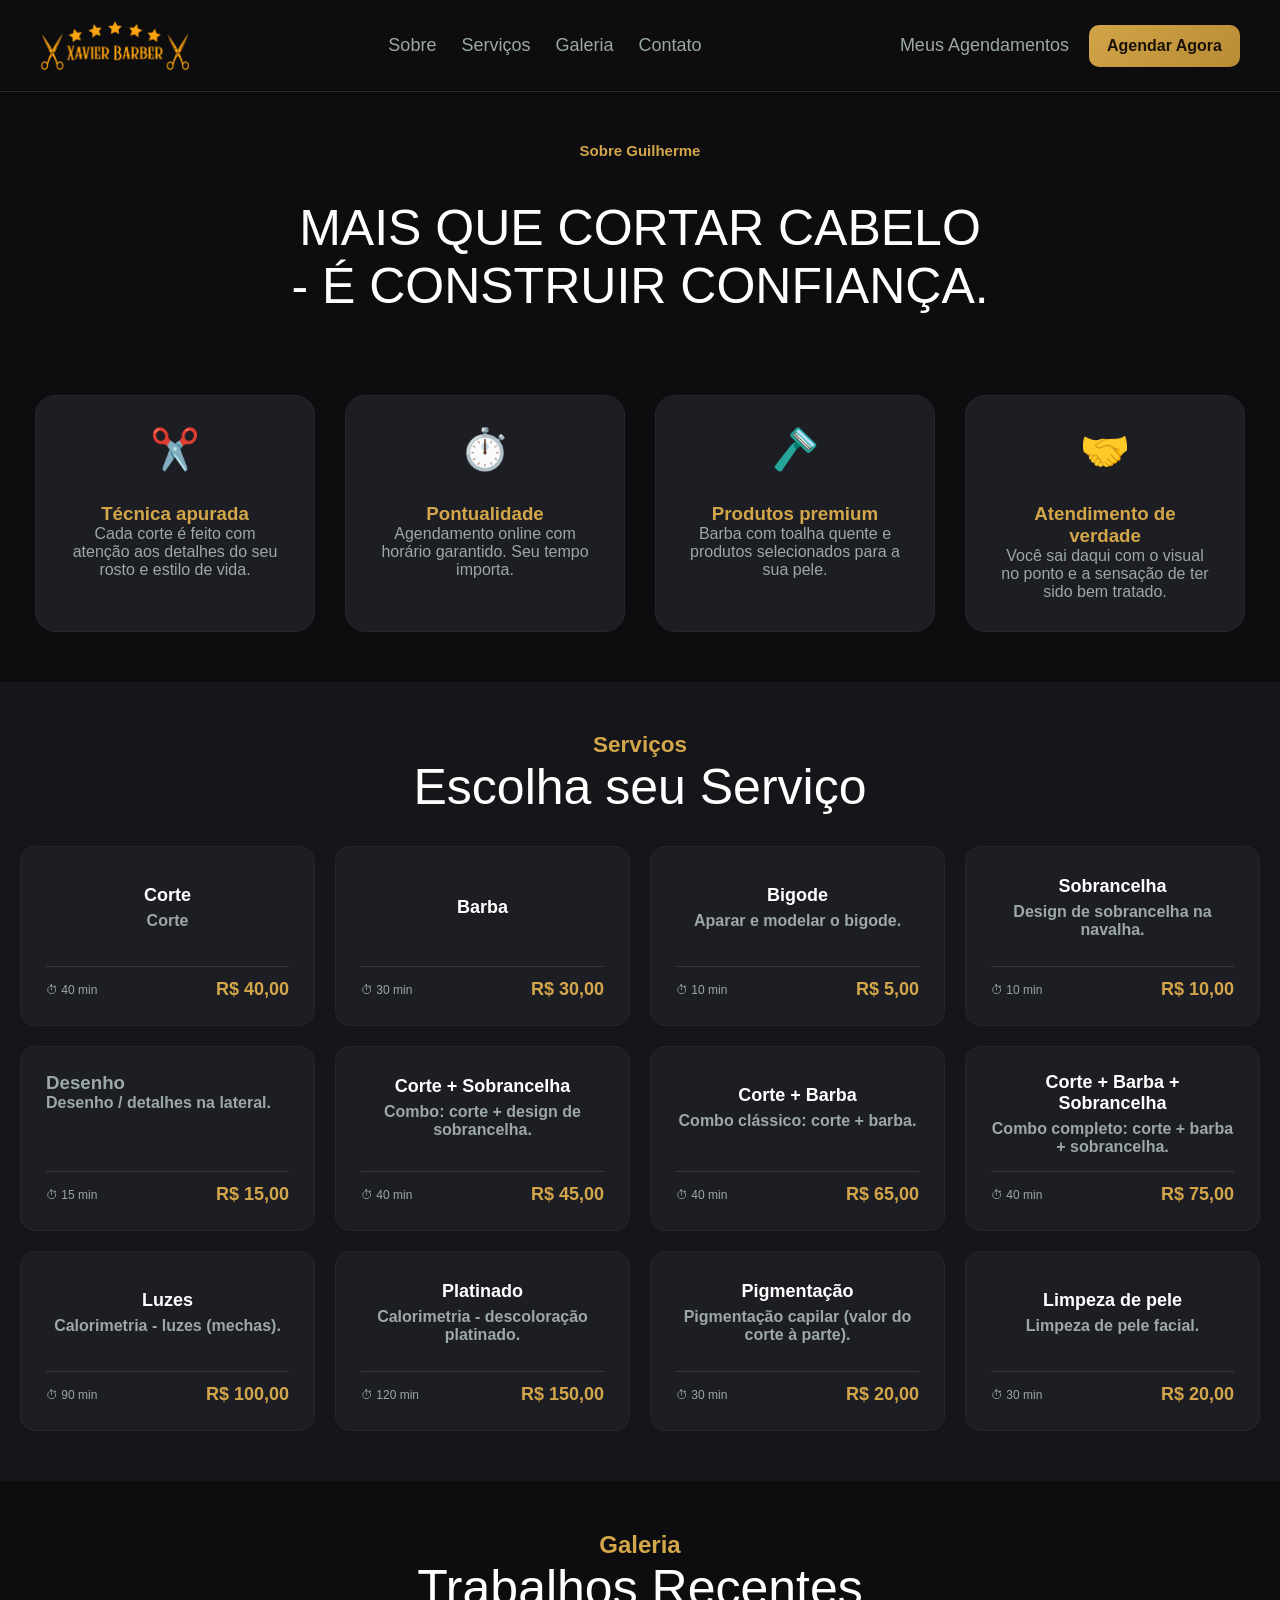
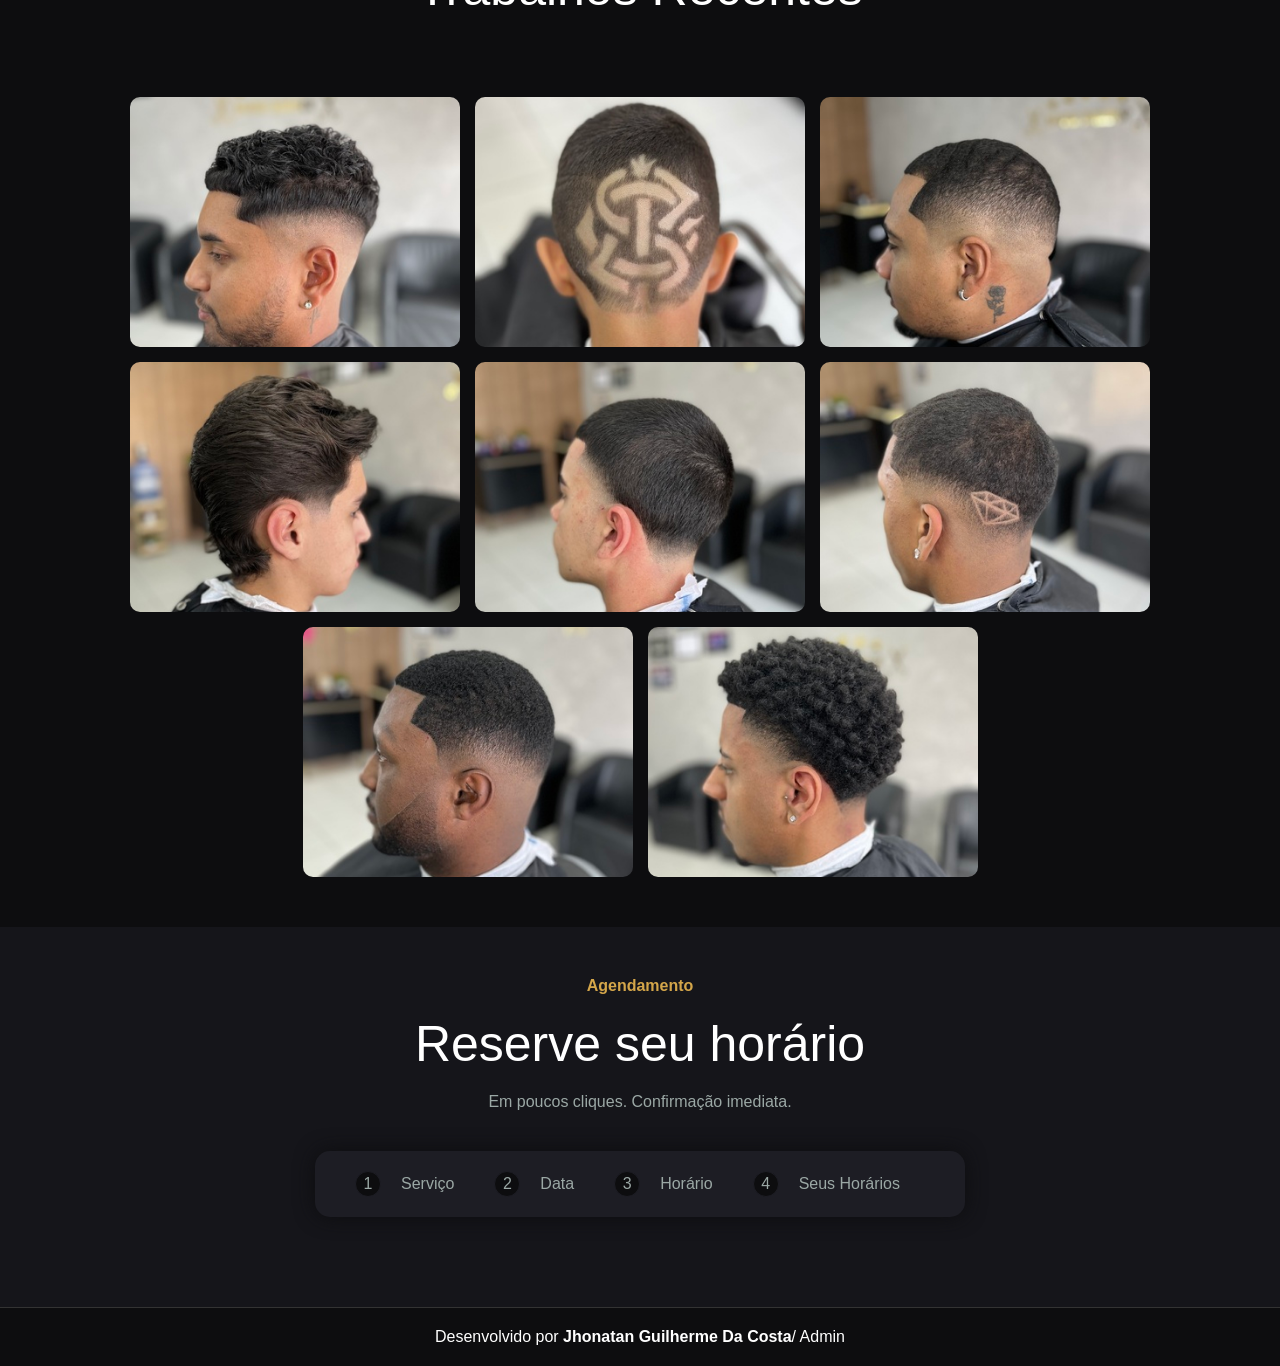
==== commit 6a03bb41: "Update footer to include admin link Added an admin link to the footer." ====
--- a/index.html
+++ b/index.html
@@ -289,7 +289,7 @@
 <!-- FOOTER -->
 <footer>
     <a href="https://github.com/Jhonny060">
-            Desenvolvido por <strong>Jhonatan Guilherme Da Costa</strong>
+            Desenvolvido por <strong>Jhonatan Guilherme Da Costa</strong>/ <a class="admin" href="login.html">Admin</a>
     </a>
 </footer>
 
--- a/style.css
+++ b/style.css
@@ -243,6 +243,7 @@
     text-align: center;
     color: white;
     font-size: 50px;
+    font-family: Impact, Haettenschweiler, 'Arial Narrow Bold', sans-serif;
 }
 
 .galeria-fotos{
@@ -250,12 +251,13 @@
     flex-wrap: wrap;
     gap: 15px;
     justify-content: center;
+    margin-top: 80px;
 }
 
 .galeria-fotos img{
     width: 100%;
-    max-width: 400px;
-    height: 300px;
+    max-width: 330px;
+    height: 250px;
     object-fit: cover;
     border-radius: 10px;
     transition: 0.3s;
@@ -271,11 +273,76 @@
     padding: 50px 20px;
 }
 
+.titulo-contato{
+    text-align: center;
+    color: #D4A64A;
+}
+
+.reserve{
+    text-align: center;
+    color: white;
+    font-family: Impact, Haettenschweiler, 'Arial Narrow Bold', sans-serif;
+    font-size: 50px;
+    margin-top: 20px;
+    margin-bottom: 20px;
+}
+
+.texto-motivador{
+    text-align: center;
+}
+/* Agendamento e Reserva de horário */
+.container-agendamento{
+    display: flex;
+    text-align: center;
+    width: 100%;
+    max-width: 650px;
+    margin: 40px auto;
+    background-color: #1D1D24;
+    border-radius: 15px;
+    box-shadow: 0px 0px 20px  #0D0D0F;
+}
+
+.menu-agendamento{
+    text-align: center;
+    display: flex;
+    margin: 20px 40px;
+    gap: 40px;
+}   
+
+.item-agendamento{
+    display: flex;
+    text-align: center;
+    justify-content: center;
+    align-items: center;
+    gap: 20px;
+}
+
+
+.arredondar{
+    text-align: center;
+    justify-content: center;
+    align-items: center;
+    display: flex;
+    background-color: #0D0D0F;
+    border: 1px solid #1D1D24;
+    border-radius: 50%;
+    width: 26px;
+    height: 26px;
+}
+.arredondar::after{
+    content: "";
+}
 /* FOOTER */
 footer{
     text-align: center;
     padding: 20px;
     border-top: 1px solid #333;
+}
+
+footer a {
+    color: white;
+    font-family: Arial, Helvetica, sans-serif;
+    text-decoration: none;
 }
 
 /* RESPONSIVO */
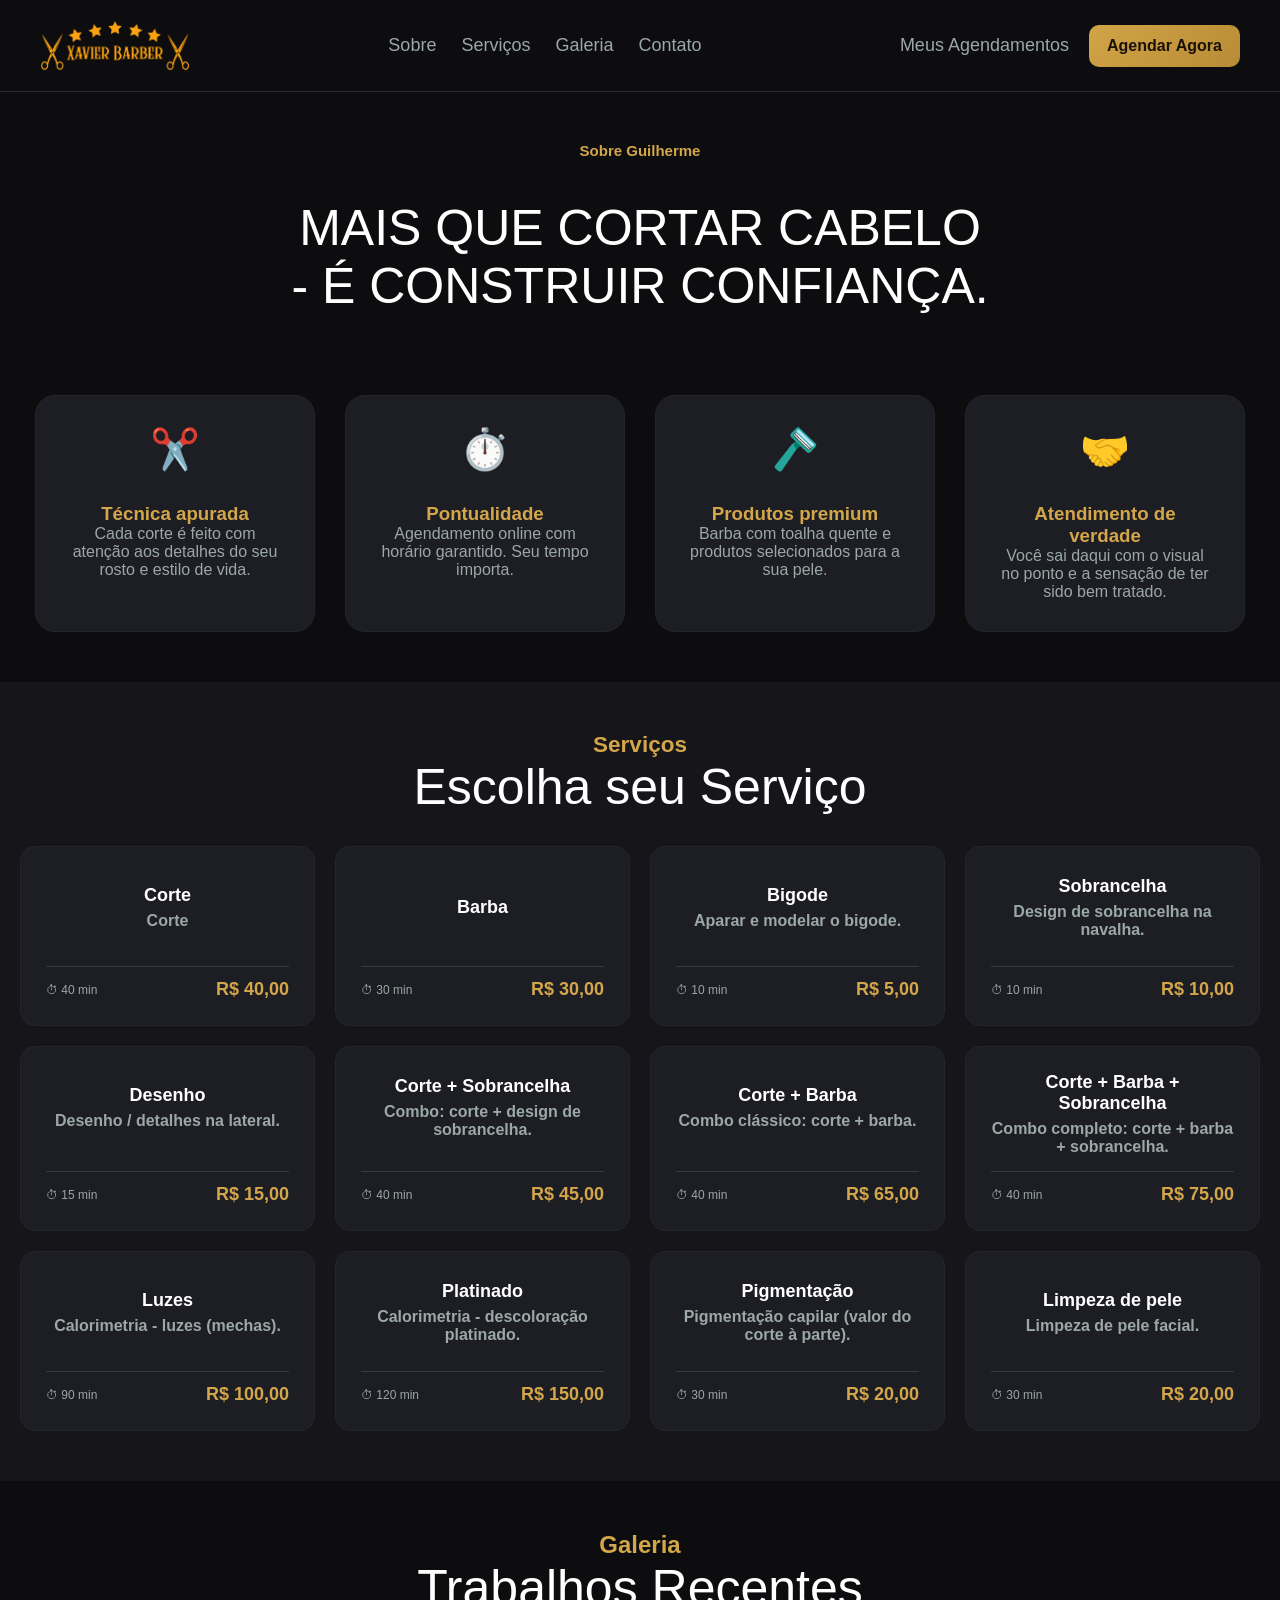
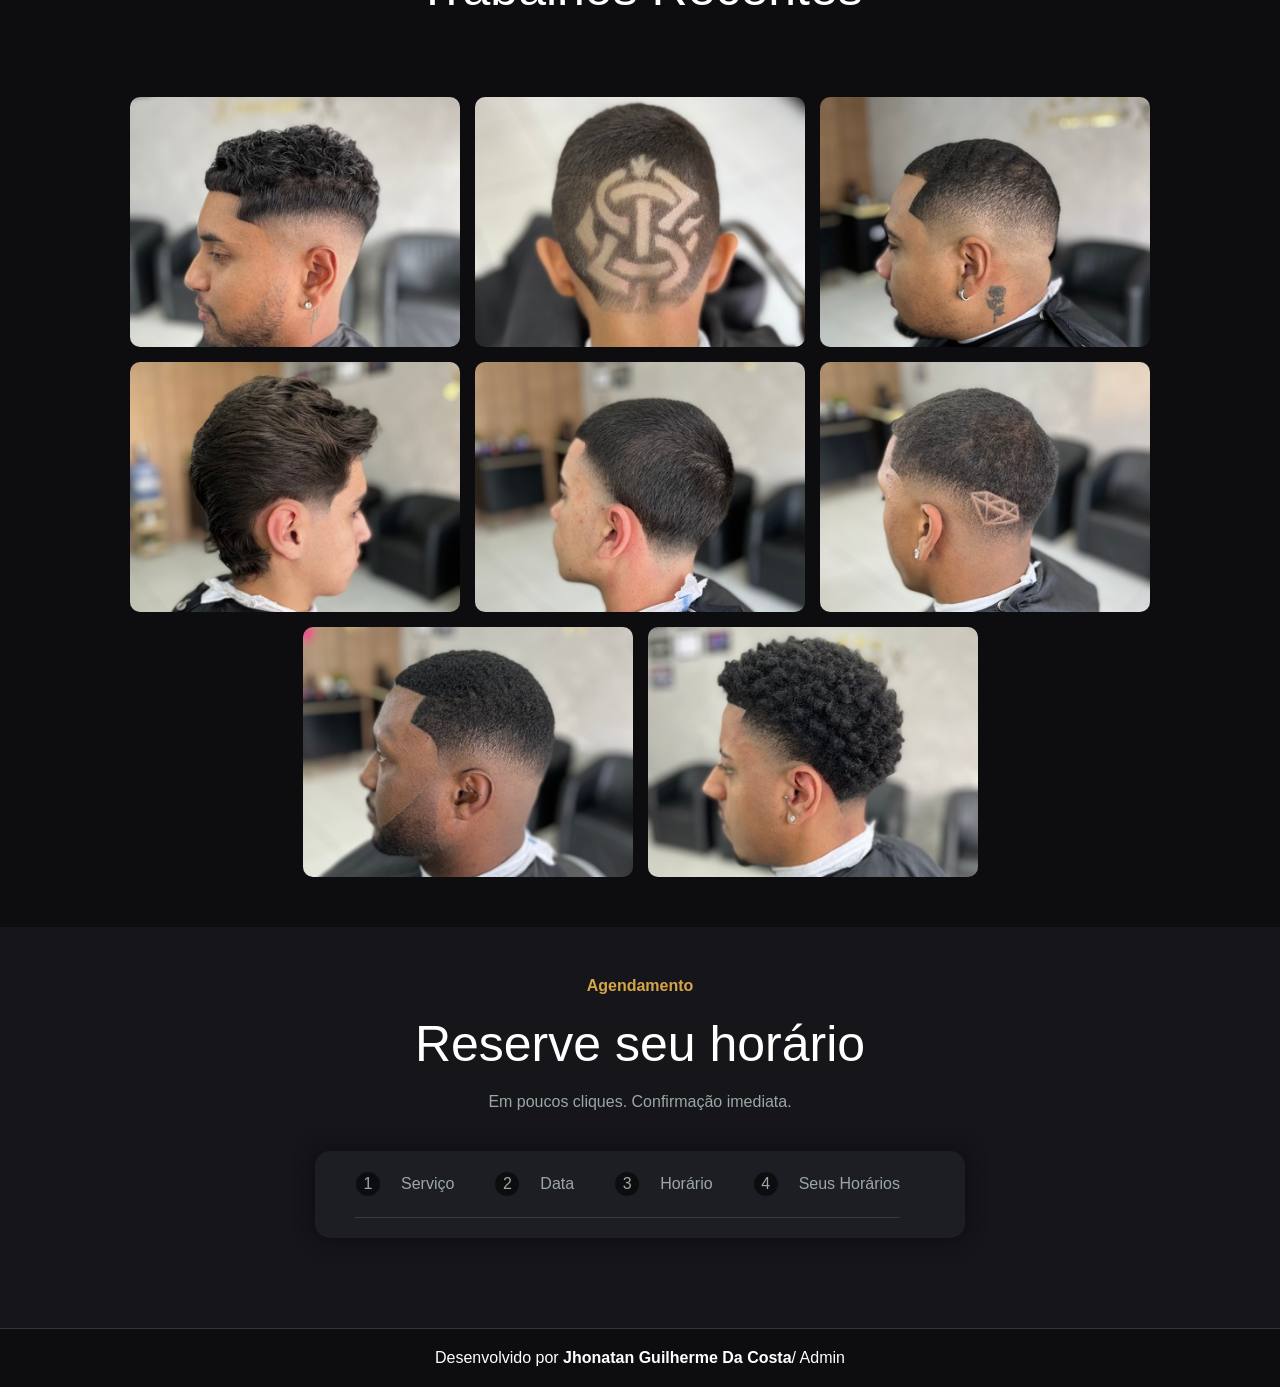
==== commit c5c55868: "Fix class attribute in servico-descricao div" ====
--- a/index.html
+++ b/index.html
@@ -144,7 +144,7 @@
         </div>
 
         <div class="scard">
-            <div servico-descricao>
+            <div class="servico-descricao">
                 <span class="servico-oferecido"><h3>Desenho</h3></span>
                 <span class="descricao"><h4>Desenho / detalhes na lateral.</h4></span>
             </div>
--- a/style.css
+++ b/style.css
@@ -306,7 +306,10 @@
     text-align: center;
     display: flex;
     margin: 20px 40px;
+    padding: 0px 0px 20px 0px;
     gap: 40px;
+    border-bottom: 1px solid rgba(155, 168, 165, 0.2);
+    flex-wrap: wrap;
 }   
 
 .item-agendamento{
@@ -332,6 +335,9 @@
 .arredondar::after{
     content: "";
 }
+.admin:hover{
+    color: #E49310;
+}
 /* FOOTER */
 footer{
     text-align: center;
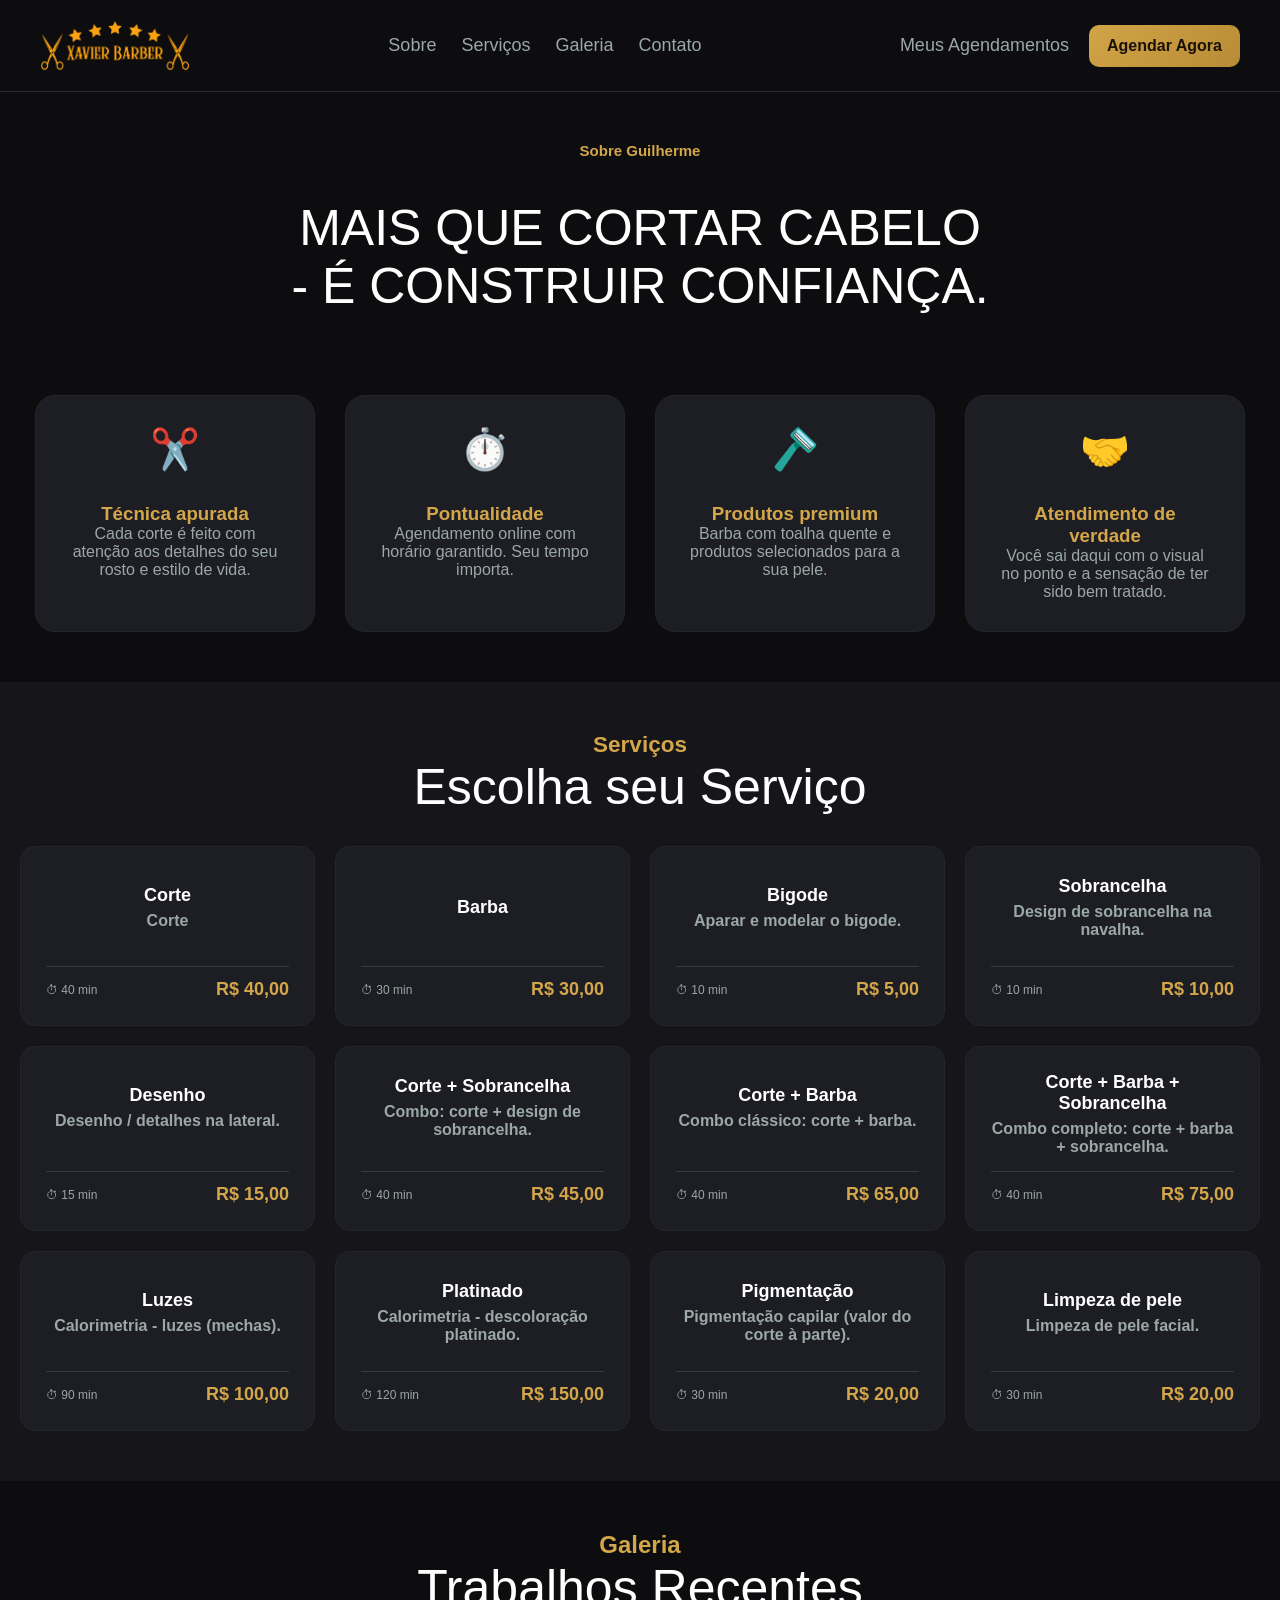
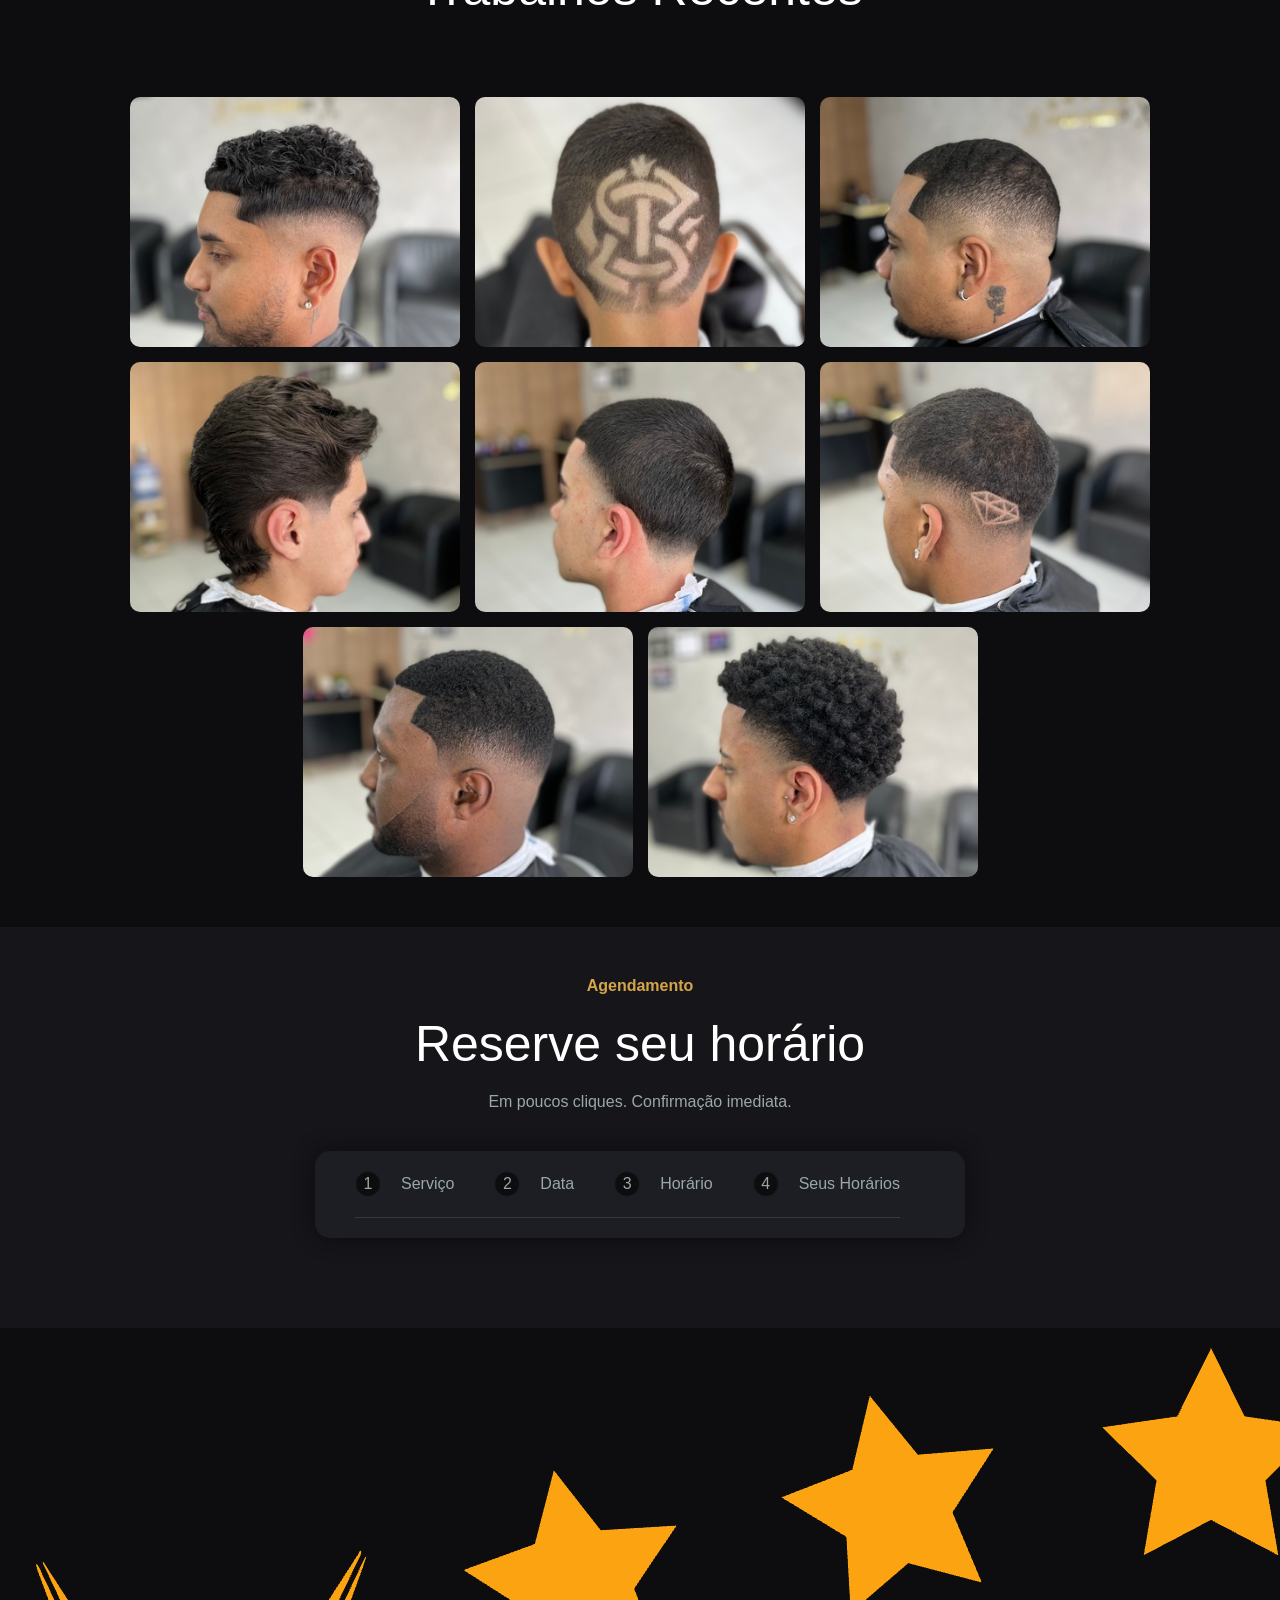
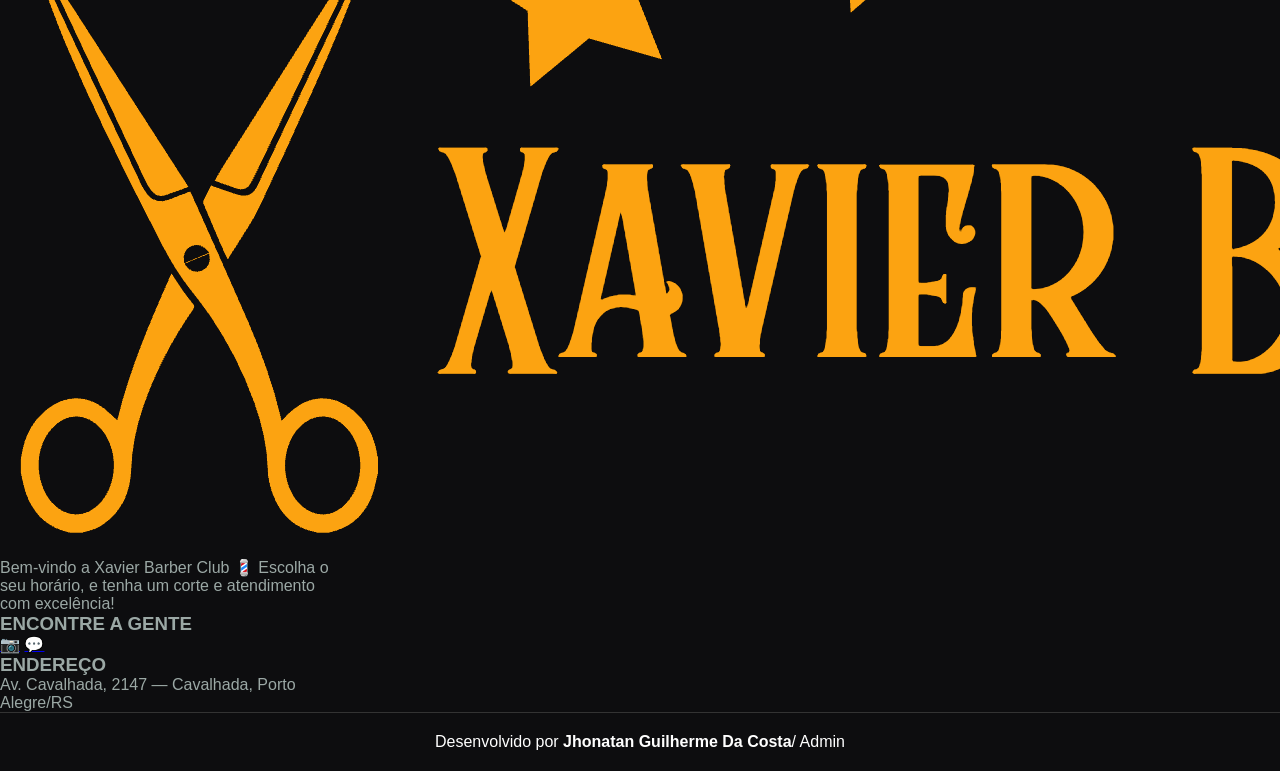
==== commit f12bc927: "Add contact section with footer and social links Added a new contact section with logo, welcome mess" ====
--- a/index.html
+++ b/index.html
@@ -254,7 +254,7 @@
     </div>
 </section>
 <!--Contato-->
-<section id="contato" class="quinto">
+<section class="quinto">
     <div class="titulo-contato">
         <h4>Agendamento</h4>
     </div>
@@ -282,6 +282,29 @@
                 <span class="arredondar">4</span>
                 <span>Seus Horários</span>
             </div>
+        </div>
+    </div>
+</section>
+<section id="contato" class="container-contato">
+    <div class="logo-final">
+        <img src="imagens/logo-xavier.png" alt="logo">
+        <p class="footer-xav">Bem-vindo a Xavier Barber Club 💈 Escolha o <br> seu horário, e tenha um corte e atendimento <br> com excelência!</p>
+    </div>
+    <div class="encotre-redes">
+        <div class="encontre">
+            <h3>ENCONTRE A GENTE</h3>
+        </div>
+        <div class="redes">
+            <a class="insta" href="https://www.instagram.com/xavierbarberclub/" target="_blank" rel="noopener noreferrer">📷</a>
+            <a class="whats" href="https://api.whatsapp.com/send/?phone=5551992405861&text&type=phone_number&app_absent=0" target="_blank"  rel="noopener noreferrer">💬</a>
+        </div>
+    </div>
+    <div class="end">
+        <div class="endereco">
+            <h3>ENDEREÇO</h3>
+        </div>
+        <div class="endereco-final">
+            <p>Av. Cavalhada, 2147 — Cavalhada, Porto <br> Alegre/RS</p>
         </div>
     </div>
 </section>
